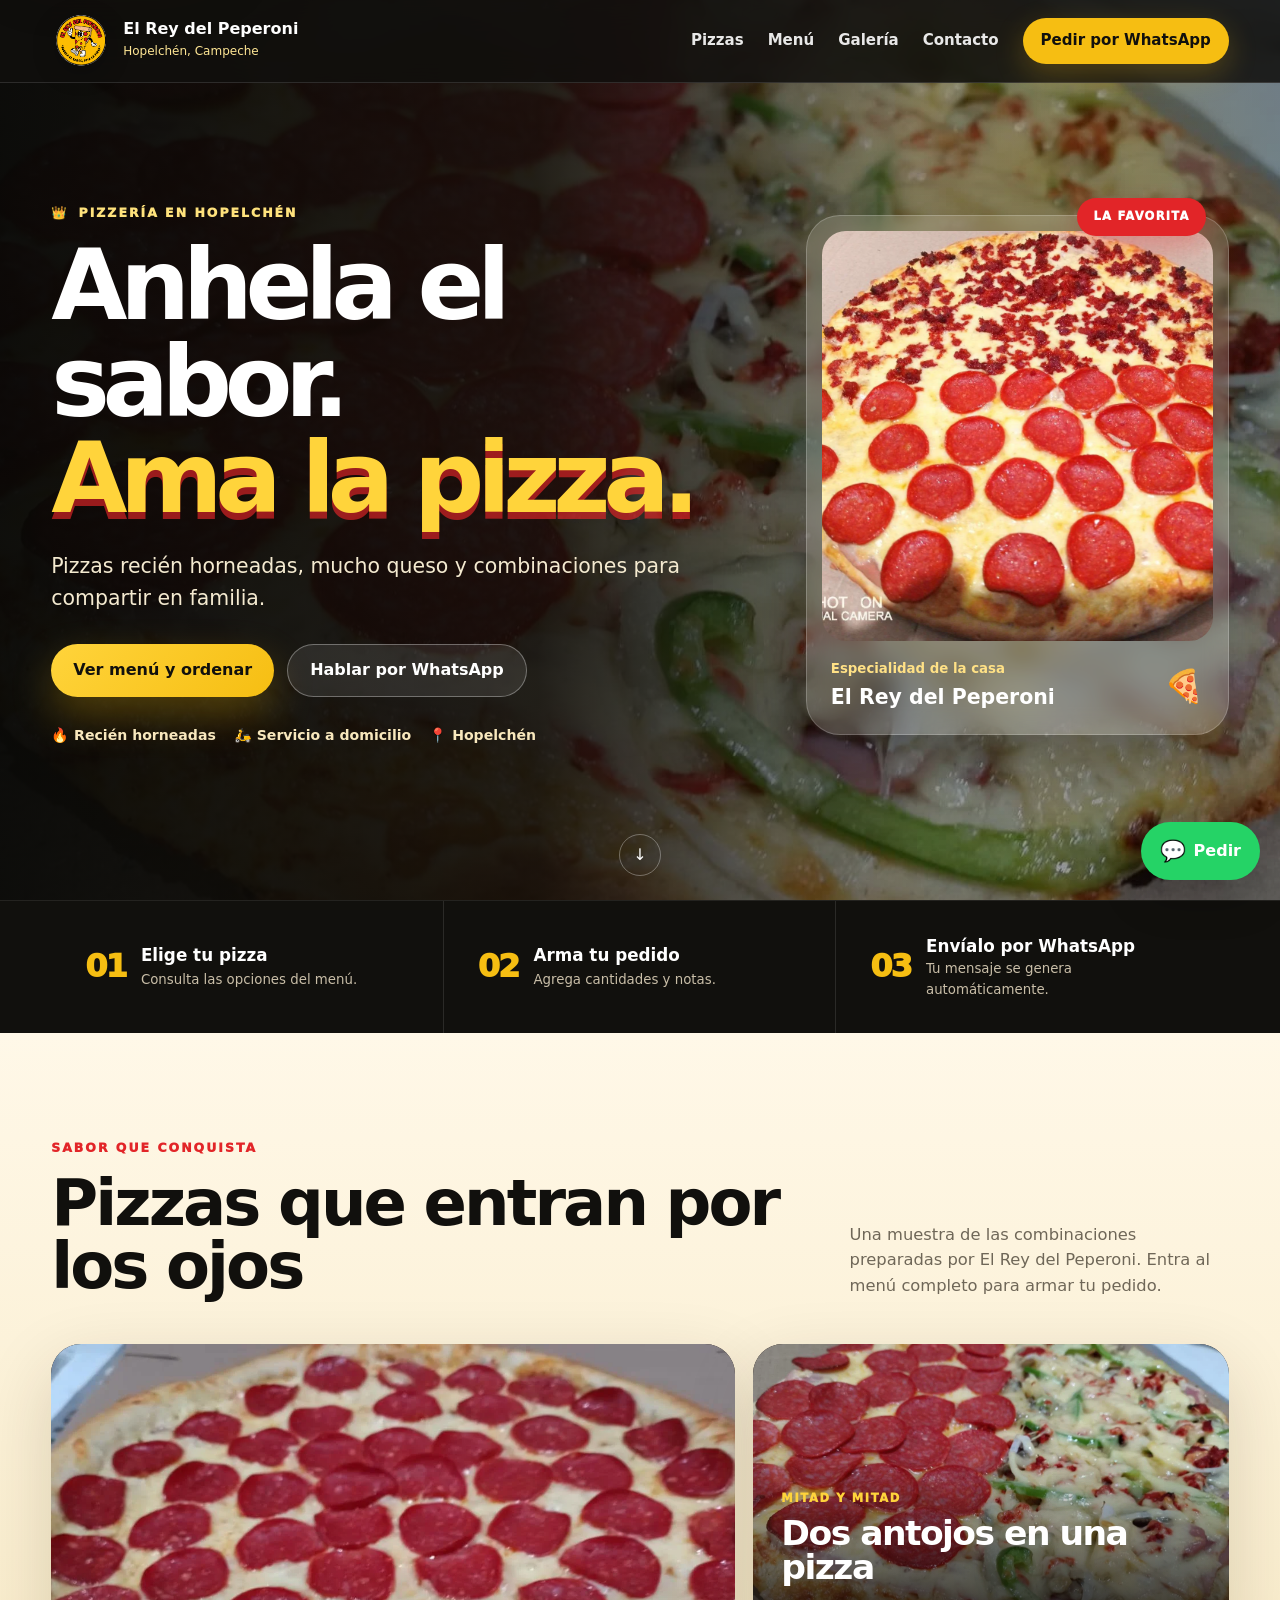
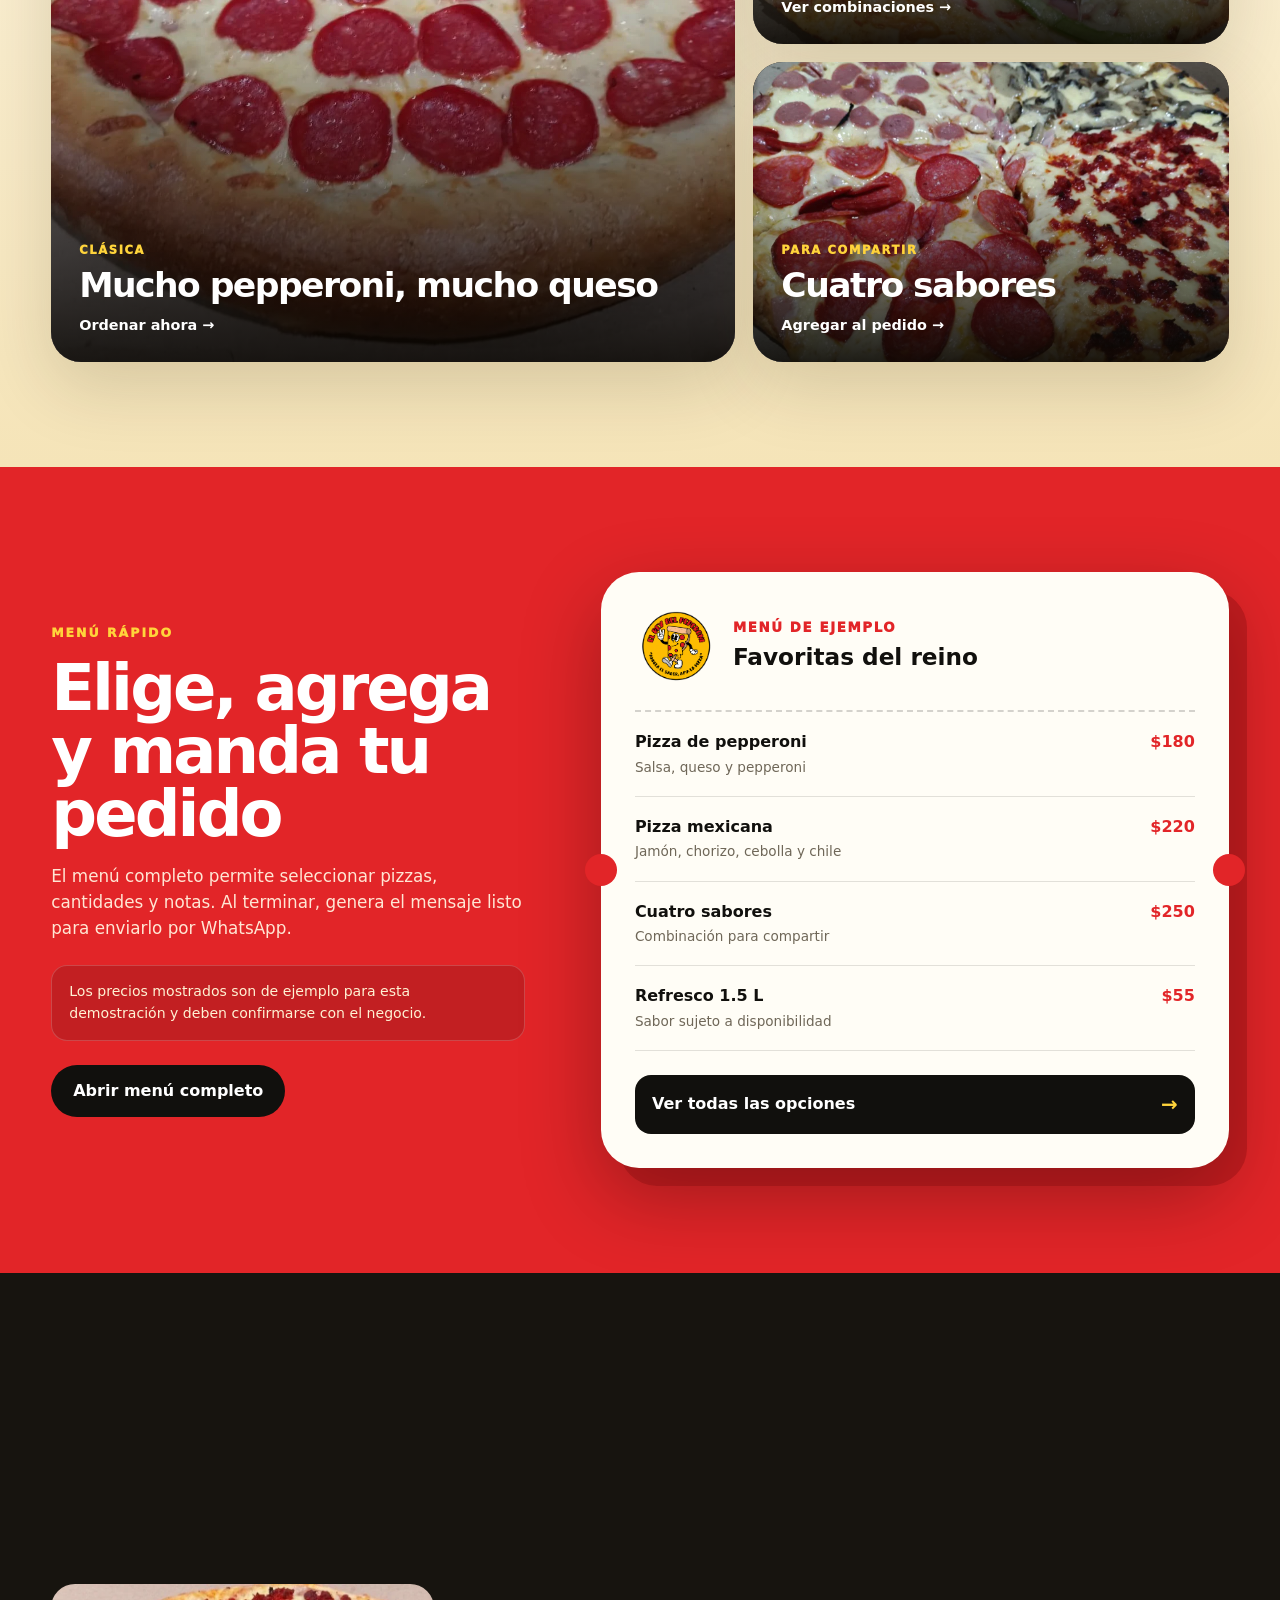
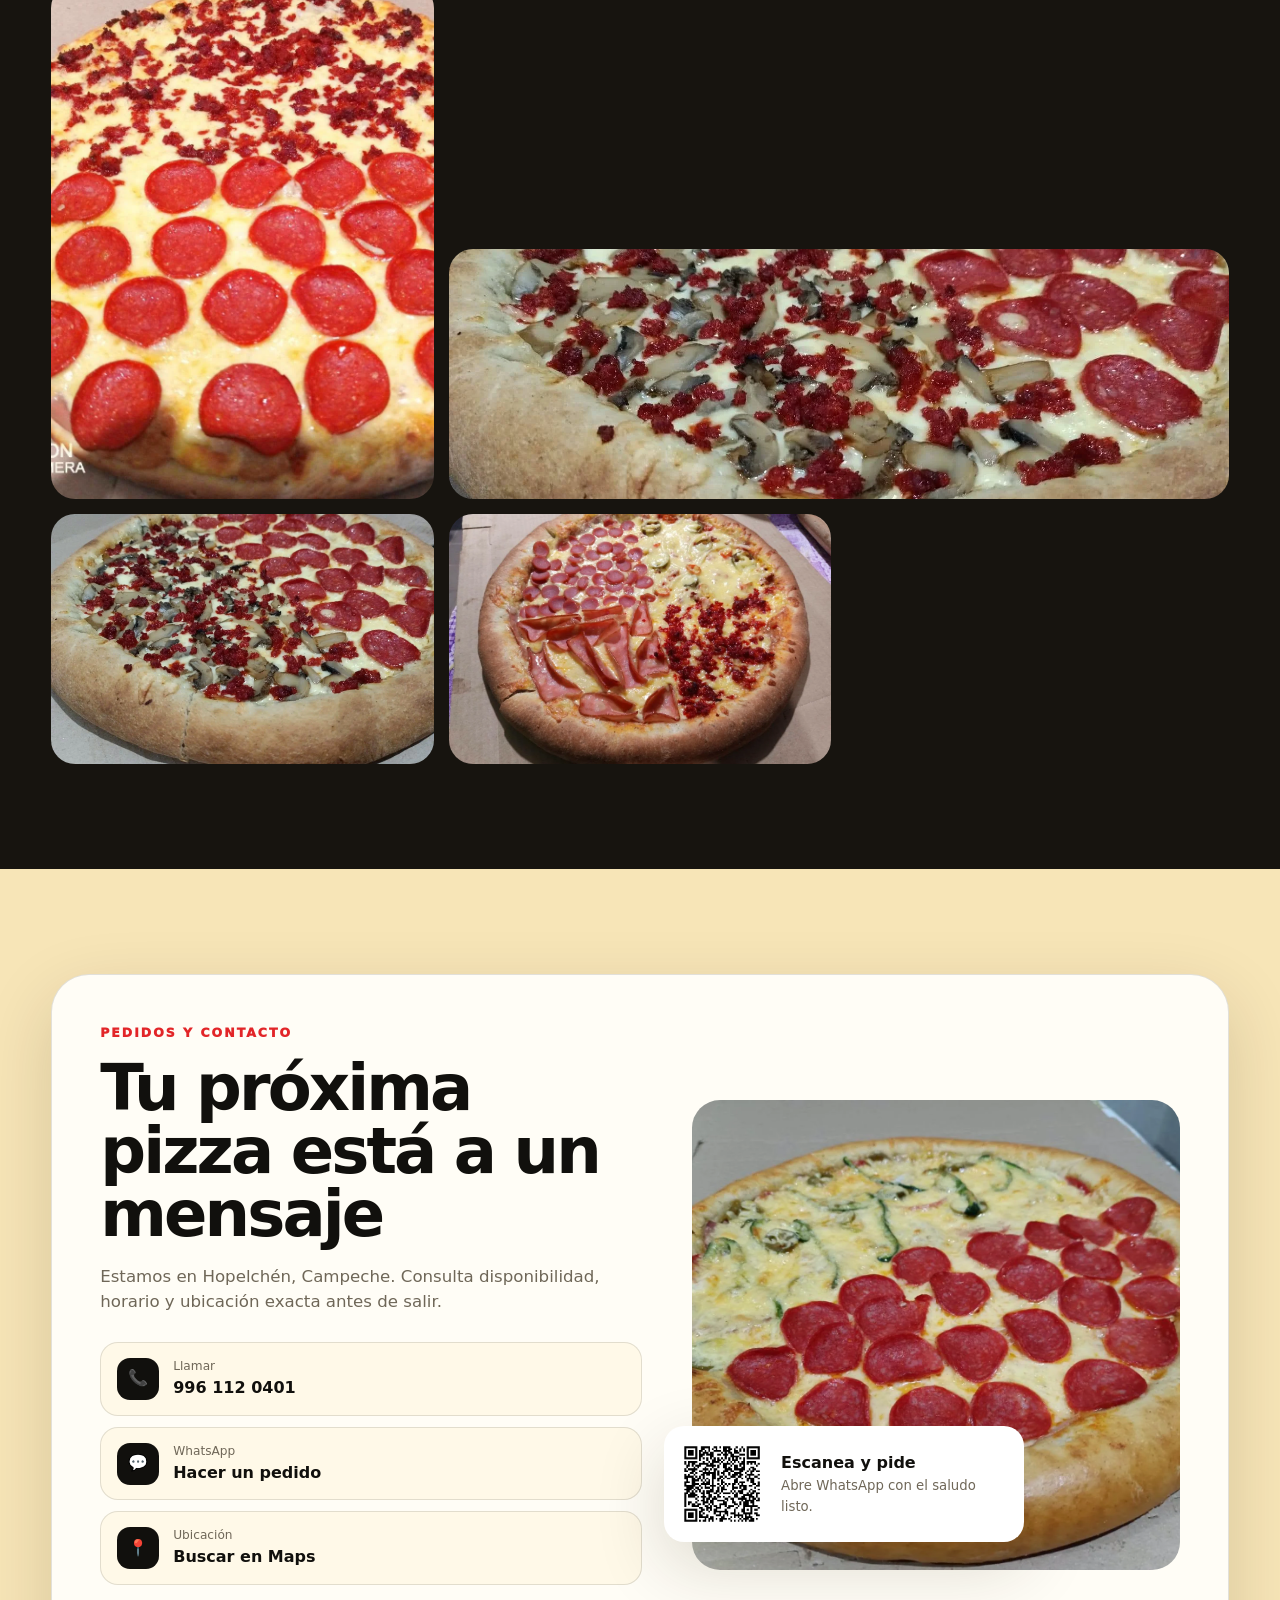
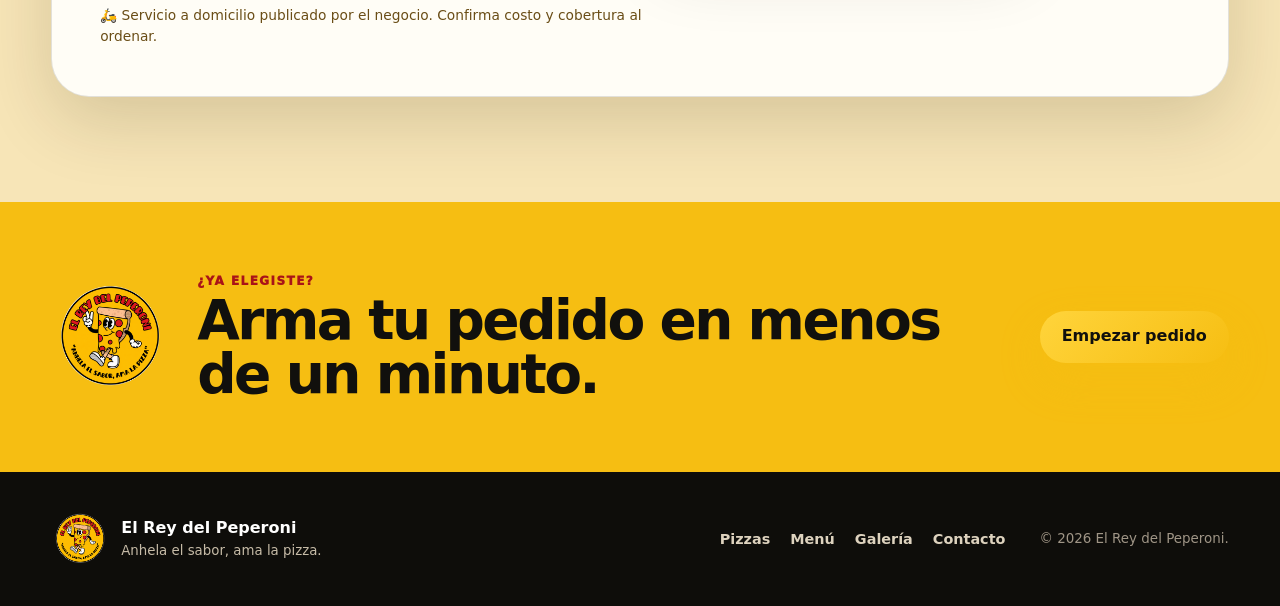
==== index.html @ 26ed9fd7 "Add files via upload" ====
<!doctype html>
<html lang="es">
<head>
  <meta charset="utf-8">
  <meta name="viewport" content="width=device-width, initial-scale=1">
  <meta name="color-scheme" content="light only">
  <title>El Rey del Peperoni | Pizzas en Hopelchén</title>
  <meta name="description" content="El Rey del Peperoni en Hopelchén, Campeche. Pizzas recién horneadas, combinaciones para compartir y pedidos por WhatsApp.">
  <meta property="og:title" content="El Rey del Peperoni | Pizzas y pedidos">
  <meta property="og:description" content="Consulta pizzas, galería, contacto y pedidos por WhatsApp.">
  <meta property="og:image" content="assets/img/og-el-rey-del-peperoni.jpg">
  <meta name="theme-color" content="#efb512">
  <link rel="icon" href="assets/img/favicon.png" type="image/png">
  <link rel="stylesheet" href="assets/css/styles.css">
</head>
<body>
  <a class="skip-link" href="#contenido">Saltar al contenido</a>

  <header class="topbar" id="inicio">
    <div class="container nav">
      <a class="brand" href="#inicio" aria-label="El Rey del Peperoni, inicio">
        <img class="brand-logo" src="assets/img/logo-el-rey-del-peperoni.png" alt="">
        <span class="brand-copy"><strong>El Rey del Peperoni</strong><small>Hopelchén, Campeche</small></span>
      </a>
      <button class="nav-toggle" id="navToggle" type="button" aria-controls="navMenu" aria-expanded="false" aria-label="Abrir menú">☰</button>
      <nav class="nav-menu" id="navMenu" aria-label="Navegación principal">
        <a href="#pizzas">Pizzas</a>
        <a href="#menu">Menú</a>
        <a href="#galeria">Galería</a>
        <a href="#contacto">Contacto</a>
        <a class="mini-cta" href="https://wa.me/529961120401?text=Hola%2C%20quiero%20hacer%20un%20pedido%20en%20El%20Rey%20del%20Peperoni" target="_blank" rel="noopener">Pedir por WhatsApp</a>
      </nav>
    </div>
  </header>

  <main id="contenido">
    <section class="hero" aria-labelledby="hero-title">
      <div class="hero-media" aria-hidden="true"></div>
      <div class="hero-overlay" aria-hidden="true"></div>
      <div class="container hero-grid">
        <div class="hero-copy reveal">
          <p class="kicker"><span>👑</span> Pizzería en Hopelchén</p>
          <h1 id="hero-title">Anhela el sabor.<br><em>Ama la pizza.</em></h1>
          <p class="hero-lead">Pizzas recién horneadas, mucho queso y combinaciones para compartir en familia.</p>
          <div class="hero-actions">
            <a class="btn btn-primary" href="menu-completo.html">Ver menú y ordenar</a>
            <a class="btn btn-ghost" href="https://wa.me/529961120401?text=Hola%2C%20quiero%20informaci%C3%B3n%20del%20men%C3%BA%20de%20El%20Rey%20del%20Peperoni" target="_blank" rel="noopener">Hablar por WhatsApp</a>
          </div>
          <div class="hero-points" aria-label="Características">
            <span>🔥 Recién horneadas</span>
            <span>🛵 Servicio a domicilio</span>
            <span>📍 Hopelchén</span>
          </div>
        </div>

        <aside class="hero-showcase reveal" aria-label="Pizza destacada">
          <div class="crown-badge">LA FAVORITA</div>
          <img src="assets/img/pizza-rey-peperoni-chorizo.webp" alt="Pizza de pepperoni y chorizo de El Rey del Peperoni">
          <div class="showcase-body">
            <div>
              <small>Especialidad de la casa</small>
              <strong>El Rey del Peperoni</strong>
            </div>
            <span class="showcase-icon">🍕</span>
          </div>
        </aside>
      </div>
      <a class="scroll-cue" href="#pizzas" aria-label="Bajar a pizzas destacadas">↓</a>
    </section>

    <section class="trust-strip" aria-label="Información rápida">
      <div class="container trust-grid">
        <div><span>01</span><strong>Elige tu pizza</strong><small>Consulta las opciones del menú.</small></div>
        <div><span>02</span><strong>Arma tu pedido</strong><small>Agrega cantidades y notas.</small></div>
        <div><span>03</span><strong>Envíalo por WhatsApp</strong><small>Tu mensaje se genera automáticamente.</small></div>
      </div>
    </section>

    <section class="section featured" id="pizzas">
      <div class="container">
        <div class="section-heading reveal">
          <div>
            <p class="section-kicker">Sabor que conquista</p>
            <h2>Pizzas que entran por los ojos</h2>
          </div>
          <p>Una muestra de las combinaciones preparadas por El Rey del Peperoni. Entra al menú completo para armar tu pedido.</p>
        </div>

        <div class="pizza-mosaic">
          <article class="pizza-card pizza-card-large reveal">
            <img src="assets/img/pizza-peperoni-clasica.webp" alt="Pizza clásica de pepperoni" loading="lazy">
            <div class="pizza-card-shade"></div>
            <div class="pizza-card-copy"><span>Clásica</span><h3>Mucho pepperoni, mucho queso</h3><a href="menu-completo.html#clasicas">Ordenar ahora →</a></div>
          </article>
          <article class="pizza-card reveal">
            <img src="assets/img/pizza-mitad-mexicana-peperoni.webp" alt="Pizza mitad pepperoni y mitad mexicana" loading="lazy">
            <div class="pizza-card-shade"></div>
            <div class="pizza-card-copy"><span>Mitad y mitad</span><h3>Dos antojos en una pizza</h3><a href="menu-completo.html#combinaciones">Ver combinaciones →</a></div>
          </article>
          <article class="pizza-card reveal">
            <img src="assets/img/pizza-cuatro-sabores.webp" alt="Pizza de cuatro sabores" loading="lazy">
            <div class="pizza-card-shade"></div>
            <div class="pizza-card-copy"><span>Para compartir</span><h3>Cuatro sabores</h3><a href="menu-completo.html#especialidades">Agregar al pedido →</a></div>
          </article>
        </div>
      </div>
    </section>

    <section class="section menu-preview" id="menu">
      <div class="container menu-preview-grid">
        <div class="menu-preview-copy reveal">
          <p class="section-kicker">Menú rápido</p>
          <h2>Elige, agrega y manda tu pedido</h2>
          <p>El menú completo permite seleccionar pizzas, cantidades y notas. Al terminar, genera el mensaje listo para enviarlo por WhatsApp.</p>
          <div class="sample-note">Los precios mostrados son de ejemplo para esta demostración y deben confirmarse con el negocio.</div>
          <a class="btn btn-dark" href="menu-completo.html">Abrir menú completo</a>
        </div>
        <div class="menu-ticket reveal" aria-label="Vista previa del menú">
          <div class="ticket-top">
            <img src="assets/img/logo-el-rey-del-peperoni.png" alt="">
            <div><small>MENÚ DE EJEMPLO</small><strong>Favoritas del reino</strong></div>
          </div>
          <div class="ticket-line"><div><b>Pizza de pepperoni</b><span>Salsa, queso y pepperoni</span></div><strong>$180</strong></div>
          <div class="ticket-line"><div><b>Pizza mexicana</b><span>Jamón, chorizo, cebolla y chile</span></div><strong>$220</strong></div>
          <div class="ticket-line"><div><b>Cuatro sabores</b><span>Combinación para compartir</span></div><strong>$250</strong></div>
          <div class="ticket-line"><div><b>Refresco 1.5 L</b><span>Sabor sujeto a disponibilidad</span></div><strong>$55</strong></div>
          <a href="menu-completo.html" class="ticket-button">Ver todas las opciones <span>→</span></a>
        </div>
      </div>
    </section>

    <section class="section gallery-section" id="galeria">
      <div class="container">
        <div class="section-heading reveal">
          <div><p class="section-kicker">Galería real</p><h2>Así se ven nuestras pizzas</h2></div>
          <p>Pulsa cualquier fotografía para verla completa.</p>
        </div>
        <div class="gallery-grid">
          <button class="gallery-item gallery-tall reveal" data-full="assets/img/pizza-rey-peperoni-chorizo.webp" aria-label="Ampliar pizza de pepperoni y chorizo"><img src="assets/img/pizza-rey-peperoni-chorizo.webp" alt="Pizza de pepperoni y chorizo" loading="lazy"></button>
          <button class="gallery-item reveal" data-full="assets/img/pizza-mitad-vegetales-peperoni.webp" aria-label="Ampliar pizza mitad vegetales y pepperoni"><img src="assets/img/pizza-mitad-vegetales-peperoni.webp" alt="Pizza mitad vegetales y pepperoni" loading="lazy"></button>
          <button class="gallery-item reveal" data-full="assets/img/pizza-mitad-especial-peperoni.webp" aria-label="Ampliar pizza combinada"><img src="assets/img/pizza-mitad-especial-peperoni.webp" alt="Pizza combinada con pepperoni" loading="lazy"></button>
          <button class="gallery-item gallery-wide reveal" data-full="assets/img/pizza-champinones-chorizo-peperoni.webp" aria-label="Ampliar pizza de champiñones, chorizo y pepperoni"><img src="assets/img/pizza-champinones-chorizo-peperoni.webp" alt="Pizza de champiñones, chorizo y pepperoni" loading="lazy"></button>
          <button class="gallery-item reveal" data-full="assets/img/pizza-mitad-champinones-peperoni.webp" aria-label="Ampliar pizza mitad champiñones y mitad pepperoni"><img src="assets/img/pizza-mitad-champinones-peperoni.webp" alt="Pizza mitad champiñones y pepperoni" loading="lazy"></button>
          <button class="gallery-item reveal" data-full="assets/img/pizza-especial-cuatro-ingredientes.webp" aria-label="Ampliar pizza de cuatro ingredientes"><img src="assets/img/pizza-especial-cuatro-ingredientes.webp" alt="Pizza de cuatro ingredientes" loading="lazy"></button>
        </div>
      </div>
    </section>

    <section class="section contact-section" id="contacto">
      <div class="container contact-card reveal">
        <div class="contact-copy">
          <p class="section-kicker">Pedidos y contacto</p>
          <h2>Tu próxima pizza está a un mensaje</h2>
          <p>Estamos en Hopelchén, Campeche. Consulta disponibilidad, horario y ubicación exacta antes de salir.</p>
          <div class="contact-links">
            <a href="tel:+529961120401"><span>📞</span><div><small>Llamar</small><strong>996 112 0401</strong></div></a>
            <a href="https://wa.me/529961120401?text=Hola%2C%20quiero%20hacer%20un%20pedido%20en%20El%20Rey%20del%20Peperoni" target="_blank" rel="noopener"><span>💬</span><div><small>WhatsApp</small><strong>Hacer un pedido</strong></div></a>
            <a href="https://www.google.com/maps/search/?api=1&query=El%20Rey%20del%20Peperoni%20Hopelch%C3%A9n%20Campeche" target="_blank" rel="noopener"><span>📍</span><div><small>Ubicación</small><strong>Buscar en Maps</strong></div></a>
          </div>
          <p class="delivery-note">🛵 Servicio a domicilio publicado por el negocio. Confirma costo y cobertura al ordenar.</p>
        </div>
        <div class="contact-visual">
          <div class="qr-card">
            <img src="assets/img/qr-whatsapp.png" alt="Código QR para abrir WhatsApp de El Rey del Peperoni">
            <div><strong>Escanea y pide</strong><span>Abre WhatsApp con el saludo listo.</span></div>
          </div>
          <img class="contact-pizza" src="assets/img/pizza-mitad-vegetales-peperoni.webp" alt="Pizza de El Rey del Peperoni" loading="lazy">
        </div>
      </div>
    </section>

    <section class="final-cta">
      <div class="container final-cta-inner reveal">
        <img src="assets/img/logo-el-rey-del-peperoni.png" alt="" aria-hidden="true">
        <div><p>¿Ya elegiste?</p><h2>Arma tu pedido en menos de un minuto.</h2></div>
        <a class="btn btn-primary" href="menu-completo.html">Empezar pedido</a>
      </div>
    </section>
  </main>

  <footer class="footer">
    <div class="container footer-grid">
      <a class="footer-brand" href="#inicio"><img src="assets/img/logo-el-rey-del-peperoni.png" alt=""><span><strong>El Rey del Peperoni</strong><small>Anhela el sabor, ama la pizza.</small></span></a>
      <div class="footer-links"><a href="#pizzas">Pizzas</a><a href="menu-completo.html">Menú</a><a href="#galeria">Galería</a><a href="#contacto">Contacto</a></div>
      <p>© <span id="year"></span> El Rey del Peperoni.</p>
    </div>
  </footer>

  <a class="floating-whatsapp" href="https://wa.me/529961120401?text=Hola%2C%20quiero%20hacer%20un%20pedido%20en%20El%20Rey%20del%20Peperoni" target="_blank" rel="noopener" aria-label="Pedir por WhatsApp"><span>💬</span><b>Pedir</b></a>

  <div class="lightbox" id="lightbox" aria-hidden="true">
    <button id="closeLightbox" type="button" aria-label="Cerrar imagen">×</button>
    <img id="lightboxImg" src="" alt="Pizza ampliada">
  </div>

  <script src="assets/js/main.js"></script>
</body>
</html>
---- assets/css/styles.css ----
:root {
  --yellow: #f6be12;
  --yellow-bright: #ffd43b;
  --red: #e22528;
  --red-dark: #a91318;
  --black: #11100d;
  --black-soft: #211d16;
  --cream: #fff7df;
  --paper: #fffdf6;
  --white: #ffffff;
  --muted: #6f6758;
  --line: rgba(17, 16, 13, 0.12);
  --green: #25d366;
  --shadow: 0 24px 70px rgba(43, 29, 5, 0.16);
  --shadow-dark: 0 28px 80px rgba(0, 0, 0, 0.3);
  --radius-xl: 38px;
  --radius-lg: 28px;
  --radius-md: 20px;
  --container: 1180px;
}

* { box-sizing: border-box; }
html { scroll-behavior: smooth; scroll-padding-top: 92px; }
body {
  margin: 0;
  color: var(--black);
  background: var(--cream);
  font-family: Inter, ui-sans-serif, system-ui, -apple-system, BlinkMacSystemFont, "Segoe UI", sans-serif;
  line-height: 1.55;
  overflow-x: hidden;
}
body.menu-page { background: #fffaf0; }
img { display: block; max-width: 100%; }
a { color: inherit; text-decoration: none; }
button, input, textarea { font: inherit; }
button { color: inherit; }
.container { width: min(var(--container), 92%); margin-inline: auto; }

.skip-link {
  position: fixed;
  left: 14px;
  top: -100px;
  z-index: 1000;
  background: var(--white);
  padding: 12px 18px;
  border-radius: 12px;
  font-weight: 800;
  box-shadow: var(--shadow);
}
.skip-link:focus { top: 14px; }

/* Header */
.topbar {
  position: fixed;
  inset: 0 0 auto;
  z-index: 100;
  background: rgba(17, 16, 13, 0.86);
  border-bottom: 1px solid rgba(255, 255, 255, 0.12);
  backdrop-filter: blur(18px);
  -webkit-backdrop-filter: blur(18px);
}
.nav {
  min-height: 82px;
  display: flex;
  align-items: center;
  justify-content: space-between;
  gap: 28px;
}
.brand {
  display: inline-flex;
  align-items: center;
  gap: 12px;
  color: var(--white);
  min-width: 0;
}
.brand-logo {
  width: 60px;
  height: 60px;
  object-fit: contain;
  filter: drop-shadow(0 7px 12px rgba(0, 0, 0, 0.22));
  flex: 0 0 auto;
}
.brand-copy { min-width: 0; }
.brand-copy strong {
  display: block;
  font-size: 1rem;
  line-height: 1.05;
  white-space: nowrap;
}
.brand-copy small {
  display: block;
  color: #ffe795;
  font-size: 0.75rem;
  margin-top: 4px;
}
.nav-menu {
  display: flex;
  align-items: center;
  gap: 24px;
  color: var(--white);
  font-weight: 800;
  font-size: 0.94rem;
}
.nav-menu > a:not(.mini-cta) { opacity: 0.9; }
.nav-menu > a:not(.mini-cta):hover { color: var(--yellow-bright); opacity: 1; }
.mini-cta {
  padding: 11px 18px;
  border-radius: 999px;
  background: var(--yellow);
  color: var(--black) !important;
  box-shadow: 0 10px 30px rgba(246, 190, 18, 0.24);
}
.mini-cta:hover { background: var(--yellow-bright); transform: translateY(-1px); }
.nav-toggle {
  display: none;
  width: 46px;
  height: 46px;
  place-items: center;
  border: 1px solid rgba(255, 255, 255, 0.22);
  border-radius: 14px;
  background: rgba(255, 255, 255, 0.08);
  color: var(--white);
  font-size: 1.35rem;
  cursor: pointer;
}

/* Shared typography / buttons */
h1, h2, h3, p { margin-top: 0; }
h1, h2, h3 {
  line-height: 0.98;
  letter-spacing: -0.045em;
}
h2 { font-size: clamp(2.3rem, 5vw, 4.6rem); margin-bottom: 18px; }
h3 { font-size: 1.4rem; }
.kicker, .section-kicker {
  margin: 0 0 15px;
  color: var(--red);
  font-size: 0.78rem;
  font-weight: 950;
  letter-spacing: 0.16em;
  text-transform: uppercase;
}
.kicker span { letter-spacing: 0; margin-right: 5px; }
.btn {
  display: inline-flex;
  align-items: center;
  justify-content: center;
  gap: 10px;
  min-height: 52px;
  padding: 13px 22px;
  border: 0;
  border-radius: 999px;
  font-weight: 900;
  cursor: pointer;
  transition: transform 0.2s ease, box-shadow 0.2s ease, background 0.2s ease;
}
.btn:hover { transform: translateY(-2px); }
.btn-primary {
  color: var(--black);
  background: linear-gradient(135deg, var(--yellow-bright), var(--yellow));
  box-shadow: 0 18px 42px rgba(246, 190, 18, 0.28);
}
.btn-primary:hover { box-shadow: 0 22px 52px rgba(246, 190, 18, 0.38); }
.btn-ghost {
  color: var(--white);
  border: 1px solid rgba(255, 255, 255, 0.32);
  background: rgba(255, 255, 255, 0.09);
}
.btn-dark { background: var(--black); color: var(--white); }

/* Home hero */
.hero {
  position: relative;
  min-height: 100svh;
  display: flex;
  align-items: center;
  overflow: hidden;
  background: var(--black);
}
.hero-media {
  position: absolute;
  inset: 0;
  background: url('../img/pizza-mitad-mexicana-peperoni.webp') center 56% / cover no-repeat;
  transform: scale(1.025);
}
.hero-overlay {
  position: absolute;
  inset: 0;
  background:
    linear-gradient(90deg, rgba(7, 7, 5, 0.96) 0%, rgba(15, 12, 7, 0.9) 42%, rgba(15, 11, 5, 0.38) 72%, rgba(0, 0, 0, 0.4) 100%),
    radial-gradient(circle at 82% 20%, rgba(246, 190, 18, 0.3), transparent 26%);
}
.hero-grid {
  position: relative;
  z-index: 2;
  display: grid;
  grid-template-columns: minmax(0, 1.06fr) minmax(340px, 0.64fr);
  align-items: center;
  gap: 54px;
  padding: 130px 0 80px;
  color: var(--white);
}
.hero-copy { max-width: 760px; }
.hero-copy .kicker { color: #ffe27c; }
.hero h1 {
  margin: 0 0 24px;
  font-size: clamp(3.7rem, 7.7vw, 7.6rem);
  letter-spacing: -0.075em;
}
.hero h1 em {
  color: var(--yellow-bright);
  font-style: normal;
  text-shadow: 0 7px 0 rgba(226, 37, 40, 0.66);
}
.hero-lead {
  max-width: 690px;
  color: #f4ead0;
  font-size: clamp(1.05rem, 1.7vw, 1.28rem);
  margin-bottom: 30px;
}
.hero-actions { display: flex; flex-wrap: wrap; gap: 13px; }
.hero-points {
  display: flex;
  flex-wrap: wrap;
  gap: 18px;
  margin-top: 28px;
  color: #f8e8bd;
  font-size: 0.88rem;
  font-weight: 800;
}
.hero-showcase {
  position: relative;
  align-self: center;
  background: rgba(255, 255, 255, 0.12);
  border: 1px solid rgba(255, 255, 255, 0.2);
  border-radius: 34px;
  padding: 15px;
  box-shadow: var(--shadow-dark);
  backdrop-filter: blur(12px);
  transform: rotate(1.5deg);
}
.hero-showcase > img {
  width: 100%;
  height: 410px;
  object-fit: cover;
  border-radius: 24px;
}
.crown-badge {
  position: absolute;
  top: -18px;
  right: 22px;
  z-index: 2;
  padding: 10px 16px;
  border-radius: 999px;
  background: var(--red);
  color: var(--white);
  font-size: 0.72rem;
  font-weight: 950;
  letter-spacing: 0.11em;
  box-shadow: 0 12px 28px rgba(226, 37, 40, 0.34);
}
.showcase-body {
  display: flex;
  justify-content: space-between;
  align-items: center;
  gap: 20px;
  padding: 18px 9px 5px;
}
.showcase-body small { display: block; color: #ffe186; font-weight: 800; }
.showcase-body strong { display: block; margin-top: 2px; font-size: 1.28rem; }
.showcase-icon { font-size: 2rem; }
.scroll-cue {
  position: absolute;
  z-index: 3;
  bottom: 24px;
  left: 50%;
  width: 42px;
  height: 42px;
  display: grid;
  place-items: center;
  transform: translateX(-50%);
  border: 1px solid rgba(255, 255, 255, 0.32);
  border-radius: 50%;
  color: var(--white);
  animation: floatDown 1.7s ease-in-out infinite;
}
@keyframes floatDown { 50% { transform: translate(-50%, 7px); } }

.trust-strip { background: var(--black); color: var(--white); border-top: 1px solid rgba(255,255,255,.08); }
.trust-grid { display: grid; grid-template-columns: repeat(3, 1fr); }
.trust-grid > div {
  min-height: 132px;
  display: grid;
  grid-template-columns: auto 1fr;
  align-content: center;
  column-gap: 15px;
  padding: 27px 34px;
  border-right: 1px solid rgba(255,255,255,.11);
}
.trust-grid > div:last-child { border-right: 0; }
.trust-grid span {
  grid-row: span 2;
  align-self: center;
  color: var(--yellow);
  font-size: 2rem;
  font-weight: 950;
  letter-spacing: -0.06em;
}
.trust-grid strong { font-size: 1.05rem; }
.trust-grid small { color: #c9bea8; }

.section { padding: 105px 0; }
.section-heading {
  display: grid;
  grid-template-columns: minmax(0, 1fr) minmax(260px, 0.5fr);
  align-items: end;
  gap: 40px;
  margin-bottom: 46px;
}
.section-heading h2 { margin-bottom: 0; }
.section-heading > p { margin: 0; color: var(--muted); font-size: 1.02rem; }

.featured { background: linear-gradient(180deg, #fff8e8, #f5e4b8); }
.pizza-mosaic {
  display: grid;
  grid-template-columns: 1.18fr 0.82fr;
  grid-template-rows: repeat(2, 300px);
  gap: 18px;
}
.pizza-card {
  position: relative;
  min-height: 250px;
  border-radius: 30px;
  overflow: hidden;
  box-shadow: var(--shadow);
  background: #20150c;
}
.pizza-card-large { grid-row: span 2; }
.pizza-card img { width: 100%; height: 100%; object-fit: cover; transition: transform .45s ease; }
.pizza-card:hover img { transform: scale(1.05); }
.pizza-card-shade { position: absolute; inset: 0; background: linear-gradient(0deg, rgba(10,7,3,.9), transparent 64%); }
.pizza-card-copy { position: absolute; z-index: 2; left: 28px; right: 28px; bottom: 24px; color: var(--white); }
.pizza-card-copy span { color: var(--yellow-bright); font-size: .72rem; font-weight: 950; letter-spacing: .14em; text-transform: uppercase; }
.pizza-card-copy h3 { margin: 7px 0 10px; font-size: clamp(1.5rem, 2.7vw, 2.5rem); }
.pizza-card-copy a { font-size: .9rem; font-weight: 900; }
.pizza-card-copy a:hover { color: var(--yellow-bright); }

.menu-preview { background: var(--red); color: var(--white); overflow: hidden; }
.menu-preview-grid { display: grid; grid-template-columns: .86fr 1.14fr; gap: 76px; align-items: center; }
.menu-preview-copy .section-kicker { color: var(--yellow-bright); }
.menu-preview-copy p:not(.section-kicker) { color: #ffe6d4; font-size: 1.05rem; }
.sample-note {
  margin: 24px 0;
  padding: 15px 17px;
  border: 1px solid rgba(255,255,255,.18);
  border-radius: 16px;
  background: rgba(0,0,0,.14);
  color: #fff2d4;
  font-size: .88rem;
}
.menu-ticket {
  position: relative;
  background: var(--paper);
  color: var(--black);
  border-radius: var(--radius-xl);
  padding: 34px;
  box-shadow: 18px 18px 0 rgba(117, 7, 10, .3), var(--shadow-dark);
  transform: rotate(-1deg);
}
.menu-ticket::before, .menu-ticket::after {
  content: '';
  position: absolute;
  top: 50%;
  width: 32px;
  height: 32px;
  border-radius: 50%;
  background: var(--red);
  transform: translateY(-50%);
}
.menu-ticket::before { left: -16px; }
.menu-ticket::after { right: -16px; }
.ticket-top { display: flex; align-items: center; gap: 16px; padding-bottom: 22px; border-bottom: 2px dashed rgba(17,16,13,.18); }
.ticket-top img { width: 82px; height: 82px; object-fit: contain; }
.ticket-top small { display: block; color: var(--red); font-weight: 950; letter-spacing: .12em; }
.ticket-top strong { display: block; font-size: 1.45rem; }
.ticket-line { display: flex; justify-content: space-between; gap: 20px; padding: 18px 0; border-bottom: 1px solid var(--line); }
.ticket-line b, .ticket-line span { display: block; }
.ticket-line span { color: var(--muted); font-size: .85rem; margin-top: 2px; }
.ticket-line > strong { color: var(--red); white-space: nowrap; }
.ticket-button { display: flex; justify-content: space-between; align-items: center; margin-top: 24px; padding: 14px 17px; border-radius: 16px; background: var(--black); color: var(--white); font-weight: 900; }
.ticket-button span { color: var(--yellow-bright); font-size: 1.25rem; }

.gallery-section { background: #17140f; color: var(--white); }
.gallery-section .section-kicker { color: var(--yellow); }
.gallery-section .section-heading > p { color: #c9c0af; }
.gallery-grid {
  display: grid;
  grid-template-columns: repeat(3, 1fr);
  grid-auto-rows: 250px;
  gap: 15px;
}
.gallery-item {
  position: relative;
  border: 0;
  padding: 0;
  border-radius: 24px;
  overflow: hidden;
  background: #0b0a08;
  cursor: zoom-in;
}
.gallery-item::after { content: '＋'; position: absolute; right: 15px; top: 15px; width: 38px; height: 38px; display: grid; place-items: center; border-radius: 50%; background: rgba(17,16,13,.7); color: var(--white); font-size: 1.2rem; opacity: 0; transform: scale(.8); transition: .25s ease; }
.gallery-item:hover::after { opacity: 1; transform: scale(1); }
.gallery-item img { width: 100%; height: 100%; object-fit: cover; transition: transform .35s ease, opacity .35s ease; }
.gallery-item:hover img { transform: scale(1.05); opacity: .82; }
.gallery-tall { grid-row: span 2; }
.gallery-wide { grid-column: span 2; }

.contact-section { background: #f7e5b7; }
.contact-card {
  display: grid;
  grid-template-columns: 1fr .9fr;
  gap: 50px;
  align-items: center;
  background: var(--paper);
  border: 1px solid var(--line);
  border-radius: var(--radius-xl);
  padding: 48px;
  box-shadow: var(--shadow);
}
.contact-copy > p:not(.section-kicker):not(.delivery-note) { color: var(--muted); font-size: 1.04rem; }
.contact-links { display: grid; gap: 11px; margin-top: 27px; }
.contact-links a { display: flex; align-items: center; gap: 14px; padding: 14px 16px; border: 1px solid var(--line); border-radius: 18px; background: #fff9e8; transition: transform .2s ease, border-color .2s ease; }
.contact-links a:hover { transform: translateX(5px); border-color: rgba(226,37,40,.35); }
.contact-links a > span { width: 42px; height: 42px; display: grid; place-items: center; border-radius: 13px; background: var(--black); color: var(--white); }
.contact-links small, .contact-links strong { display: block; }
.contact-links small { color: var(--muted); font-size: .76rem; }
.delivery-note { margin: 20px 0 0; color: #6a4d16; font-size: .86rem; }
.contact-visual { position: relative; min-height: 470px; }
.contact-pizza { width: 100%; height: 470px; object-fit: cover; border-radius: 28px; }
.qr-card { position: absolute; z-index: 2; left: -28px; bottom: 28px; width: min(360px, 88%); display: flex; align-items: center; gap: 14px; padding: 13px; border-radius: 20px; background: var(--white); box-shadow: var(--shadow); }
.qr-card img { width: 90px; height: 90px; border-radius: 12px; }
.qr-card strong, .qr-card span { display: block; }
.qr-card span { color: var(--muted); font-size: .83rem; }

.final-cta { padding: 70px 0; background: var(--yellow); }
.final-cta-inner { display: grid; grid-template-columns: auto 1fr auto; align-items: center; gap: 28px; }
.final-cta-inner img { width: 118px; height: 118px; object-fit: contain; }
.final-cta-inner p { margin: 0; color: var(--red-dark); font-weight: 950; text-transform: uppercase; letter-spacing: .12em; font-size: .75rem; }
.final-cta-inner h2 { margin: 4px 0 0; font-size: clamp(2rem, 4.3vw, 4rem); }

.footer { background: #0e0d0a; color: var(--white); padding: 38px 0; }
.footer-grid { display: grid; grid-template-columns: 1fr auto auto; gap: 34px; align-items: center; }
.footer-brand { display: inline-flex; align-items: center; gap: 12px; }
.footer-brand img { width: 58px; height: 58px; object-fit: contain; }
.footer-brand strong, .footer-brand small { display: block; }
.footer-brand small { color: #c6bba7; }
.footer-links { display: flex; gap: 20px; flex-wrap: wrap; color: #ddd2be; font-weight: 700; font-size: .9rem; }
.footer-links a:hover { color: var(--yellow); }
.footer-grid > p { margin: 0; color: #9f9586; font-size: .84rem; }
.floating-whatsapp {
  position: fixed;
  right: 20px;
  bottom: 20px;
  z-index: 80;
  display: inline-flex;
  align-items: center;
  gap: 8px;
  min-height: 58px;
  padding: 0 19px;
  border-radius: 999px;
  background: var(--green);
  color: var(--white);
  box-shadow: 0 18px 40px rgba(0,0,0,.26);
  font-weight: 900;
}
.floating-whatsapp span { font-size: 1.3rem; }

.lightbox { position: fixed; inset: 0; z-index: 500; display: none; align-items: center; justify-content: center; padding: 24px; background: rgba(0,0,0,.92); }
.lightbox.open { display: flex; }
.lightbox img { max-width: min(1180px, 94vw); max-height: 86vh; border-radius: 22px; object-fit: contain; }
.lightbox button { position: absolute; top: 18px; right: 18px; width: 48px; height: 48px; border: 0; border-radius: 50%; background: var(--white); font-size: 1.8rem; cursor: pointer; }

/* Reveal */
.reveal { opacity: 0; transform: translateY(22px); transition: opacity .65s ease, transform .65s ease; }
.reveal.visible { opacity: 1; transform: none; }

/* Menu page */
.full-menu { min-height: 100vh; padding-bottom: 100px; }
.menu-hero { position: relative; min-height: 610px; display: flex; align-items: center; overflow: hidden; background: var(--black); color: var(--white); }
.menu-hero-media { position: absolute; inset: 0; background: url('../img/pizza-especial-cuatro-ingredientes.webp') center/cover no-repeat; }
.menu-hero-shade { position: absolute; inset: 0; background: linear-gradient(90deg, rgba(10,9,6,.96) 0%, rgba(10,9,6,.88) 48%, rgba(10,9,6,.35) 100%); }
.menu-hero-content { position: relative; z-index: 2; padding: 135px 0 76px; }
.back-link { display: inline-flex; margin-bottom: 32px; color: #ffe483; font-weight: 850; }
.back-link:hover { color: var(--white); }
.menu-hero .kicker { color: var(--yellow); }
.menu-hero h1 { max-width: 880px; margin: 0 0 22px; font-size: clamp(3.4rem, 7.2vw, 6.8rem); letter-spacing: -.07em; }
.menu-hero h1 em { font-style: normal; color: var(--yellow-bright); }
.menu-hero-content > p:not(.kicker) { max-width: 700px; color: #e9dfc9; font-size: 1.08rem; }
.hero-cart-trigger { margin-top: 18px; }
.hero-cart-trigger [data-cart-count], .menu-bottom-cta [data-cart-count] { min-width: 27px; height: 27px; display: inline-grid; place-items: center; border-radius: 50%; background: var(--black); color: var(--white); font-size: .78rem; }

.sample-prices-banner { background: #fff1b8; border-bottom: 1px solid rgba(102,72,0,.18); }
.sample-prices-banner .container { min-height: 76px; display: flex; align-items: center; gap: 14px; }
.sample-prices-banner span { font-size: 1.5rem; }
.sample-prices-banner p { margin: 0; color: #644b0c; font-size: .9rem; }

.quick-nav-wrap { position: sticky; top: 82px; z-index: 70; background: rgba(255,253,246,.94); border-bottom: 1px solid var(--line); backdrop-filter: blur(14px); }
.quick-nav { display: flex; gap: 9px; padding: 13px 0; overflow-x: auto; scrollbar-width: none; }
.quick-nav::-webkit-scrollbar { display: none; }
.quick-nav a { flex: 0 0 auto; padding: 9px 14px; border-radius: 999px; background: #f7eed5; color: #48391c; font-weight: 850; font-size: .82rem; }
.quick-nav a:hover { background: var(--yellow); color: var(--black); }

.menu-content { padding-top: 80px; }
.menu-toolbar { display: flex; align-items: end; justify-content: space-between; gap: 30px; margin-bottom: 45px; }
.menu-toolbar h2 { margin: 0; }
.menu-search { width: min(420px, 100%); min-height: 55px; display: flex; align-items: center; gap: 10px; padding: 0 17px; border: 1px solid var(--line); border-radius: 999px; background: var(--white); box-shadow: 0 12px 35px rgba(43,29,5,.07); }
.menu-search span { font-size: 1.5rem; color: var(--red); }
.menu-search input { width: 100%; border: 0; outline: 0; background: transparent; color: var(--black); }
.menu-search input::placeholder { color: #968d7c; }

.menu-category { margin-bottom: 88px; scroll-margin-top: 160px; }
.category-banner { position: relative; min-height: 245px; display: flex; align-items: end; overflow: hidden; border-radius: 30px; background: var(--black); box-shadow: var(--shadow); }
.category-banner > img { position: absolute; inset: 0; width: 100%; height: 100%; object-fit: cover; }
.category-banner-shade { position: absolute; inset: 0; background: linear-gradient(90deg, rgba(13,11,7,.9), rgba(13,11,7,.34)); }
.category-head { position: relative; z-index: 2; display: flex; align-items: center; gap: 18px; padding: 34px; color: var(--white); }
.category-head > span { color: var(--yellow); font-size: 2.7rem; font-weight: 950; letter-spacing: -.07em; }
.category-head h2 { margin: 0 0 5px; font-size: clamp(2.2rem, 4.5vw, 4rem); }
.category-head p { margin: 0; color: #e7dcc5; }
.icon-banner { min-height: 200px; background: linear-gradient(135deg, var(--red-dark), var(--red)); }
.icon-banner .category-head { position: static; }
.category-icon { position: absolute; right: 7%; top: 50%; transform: translateY(-50%) rotate(-8deg); font-size: clamp(5rem, 12vw, 9rem); filter: drop-shadow(0 15px 12px rgba(0,0,0,.2)); }
.drinks-banner { background: linear-gradient(135deg, #c51a1f, #ef7d11); }

.menu-items { display: grid; grid-template-columns: repeat(2, minmax(0, 1fr)); gap: 16px; margin-top: 18px; }
.menu-item-card { position: relative; display: flex; flex-direction: column; min-height: 230px; padding: 25px; border: 1px solid var(--line); border-radius: 24px; background: var(--white); box-shadow: 0 12px 34px rgba(43,29,5,.07); transition: transform .22s ease, box-shadow .22s ease, border-color .22s ease; }
.menu-item-card:hover { transform: translateY(-4px); border-color: rgba(226,37,40,.3); box-shadow: 0 20px 45px rgba(43,29,5,.12); }
.menu-item-card.filtered-out { display: none; }
.featured-item { border: 2px solid var(--yellow); background: linear-gradient(135deg, #fffdf5, #fff4c9); }
.item-top { display: flex; align-items: flex-start; justify-content: space-between; gap: 18px; }
.item-top h3 { margin: 7px 0 0; font-size: 1.38rem; letter-spacing: -.03em; }
.item-tag { display: inline-flex; padding: 5px 9px; border-radius: 999px; background: #fff1c5; color: #7a5900; font-size: .66rem; font-weight: 950; letter-spacing: .1em; }
.item-tag.crown { background: var(--red); color: var(--white); }
.price-pill { flex: 0 0 auto; padding: 8px 12px; border-radius: 999px; background: var(--black); color: var(--yellow-bright); }
.menu-item-card > p { flex: 1; margin: 15px 0 20px; color: var(--muted); font-size: .93rem; }
.item-add { width: 100%; min-height: 44px; display: flex; align-items: center; justify-content: space-between; padding: 0 15px; border: 0; border-radius: 14px; background: #f5ecd2; color: var(--black); font-weight: 900; cursor: pointer; transition: .2s ease; }
.item-add:hover { background: var(--yellow); }
.item-add span { font-size: 1.25rem; }
.item-add.added { background: #dff6e5; color: #1f7336; }

.no-results { text-align: center; padding: 70px 20px; border: 2px dashed var(--line); border-radius: 28px; background: rgba(255,255,255,.55); }
.no-results span { font-size: 4rem; }
.no-results h3 { margin: 15px 0 7px; font-size: 1.8rem; }
.no-results p { color: var(--muted); }

.menu-bottom-cta { display: grid; grid-template-columns: auto 1fr auto; align-items: center; gap: 25px; margin-top: 50px; padding: 28px 32px; border-radius: 30px; background: var(--red); color: var(--white); box-shadow: var(--shadow); }
.menu-bottom-cta img { width: 105px; height: 105px; object-fit: contain; }
.menu-bottom-cta p { margin: 0; color: #ffe28b; font-weight: 900; }
.menu-bottom-cta h2 { margin: 4px 0 0; font-size: clamp(1.8rem, 3.5vw, 3rem); }

/* Cart */
.cart-floating { position: fixed; left: 50%; bottom: 20px; z-index: 160; transform: translateX(-50%); min-width: 300px; min-height: 65px; display: flex; align-items: center; gap: 12px; padding: 8px 17px; border: 0; border-radius: 999px; background: var(--yellow); color: var(--black); box-shadow: 0 20px 55px rgba(0,0,0,.27); cursor: pointer; }
.cart-floating:hover { background: var(--yellow-bright); }
.cart-floating-icon { width: 46px; height: 46px; display: grid; place-items: center; border-radius: 50%; background: var(--black); color: var(--white); font-size: 1.25rem; }
.cart-floating-copy { flex: 1; text-align: left; }
.cart-floating-copy b, .cart-floating-copy small { display: block; }
.cart-floating-copy small { color: #6b4c00; }
.cart-floating > strong { padding: 8px 12px; border-radius: 999px; background: rgba(255,255,255,.58); }
.cart-overlay { position: fixed; inset: 0; z-index: 300; background: rgba(0,0,0,.52); opacity: 0; visibility: hidden; transition: .28s ease; backdrop-filter: blur(4px); }
.cart-overlay.open { opacity: 1; visibility: visible; }
.cart-panel { position: fixed; top: 0; right: -440px; z-index: 310; width: min(430px, 94vw); height: 100dvh; display: flex; flex-direction: column; padding: 24px; background: var(--paper); box-shadow: -20px 0 60px rgba(0,0,0,.24); transition: right .35s cubic-bezier(.22,1,.36,1); }
.cart-panel.open { right: 0; }
.cart-header { display: flex; align-items: flex-start; justify-content: space-between; gap: 18px; padding-bottom: 18px; border-bottom: 1px solid var(--line); }
.cart-header small { color: var(--red); font-weight: 950; letter-spacing: .12em; }
.cart-header h2 { margin: 4px 0 0; font-size: 2.1rem; }
.cart-header button { width: 44px; height: 44px; border: 0; border-radius: 50%; background: #f1ead6; font-size: 1.6rem; cursor: pointer; }
.cart-body { flex: 1; overflow-y: auto; padding: 12px 2px; }
.cart-empty { display: grid; place-items: center; min-height: 70%; text-align: center; color: var(--muted); }
.cart-empty span { font-size: 4rem; }
.cart-empty h3 { margin: 12px 0 6px; color: var(--black); font-size: 1.5rem; }
.cart-item { padding: 15px 0; border-bottom: 1px solid var(--line); }
.cart-item-head { display: flex; justify-content: space-between; gap: 15px; }
.cart-item-head h3 { margin: 0 0 3px; font-size: 1rem; line-height: 1.25; letter-spacing: -.02em; }
.cart-item-head small { color: var(--muted); }
.cart-item-head button { flex: 0 0 auto; width: 30px; height: 30px; border: 0; border-radius: 50%; background: #ffe8e8; color: var(--red); cursor: pointer; font-weight: 950; }
.cart-item-note { margin-top: 8px; padding: 8px 10px; border-left: 3px solid var(--yellow); background: #fff8de; color: #685c40; font-size: .8rem; }
.cart-item-price { display: flex; justify-content: space-between; margin-top: 10px; font-size: .88rem; }
.cart-item-price strong { color: var(--red); }
.cart-footer { padding-top: 17px; border-top: 1px solid var(--line); }
.cart-total-row { display: flex; justify-content: space-between; align-items: center; font-size: 1.05rem; }
.cart-total-row strong { color: var(--red); font-size: 1.45rem; }
.cart-footer > p { color: var(--muted); font-size: .76rem; }
.send-order { width: 100%; min-height: 53px; display: flex; align-items: center; justify-content: space-between; padding: 0 18px; border: 0; border-radius: 16px; background: var(--green); color: var(--white); font-weight: 950; cursor: pointer; }
.send-order:disabled { opacity: .45; cursor: not-allowed; }
.clear-cart { width: 100%; margin-top: 8px; padding: 10px; border: 0; background: transparent; color: var(--red); font-weight: 850; cursor: pointer; }

/* Quantity modal */
.modal-overlay { position: fixed; inset: 0; z-index: 400; display: none; align-items: center; justify-content: center; padding: 20px; background: rgba(0,0,0,.62); backdrop-filter: blur(7px); }
.modal-overlay.open { display: flex; }
.item-modal { position: relative; width: min(470px, 100%); padding: 32px; border-radius: 30px; background: var(--paper); box-shadow: var(--shadow-dark); animation: modalIn .22s ease; }
@keyframes modalIn { from { opacity: 0; transform: translateY(12px) scale(.97); } }
.modal-close { position: absolute; top: 16px; right: 16px; width: 40px; height: 40px; border: 0; border-radius: 50%; background: #f1ead6; font-size: 1.5rem; cursor: pointer; }
.item-modal h2 { padding-right: 42px; margin-bottom: 6px; font-size: 2rem; }
.modal-price { color: var(--red); font-weight: 950; font-size: 1.15rem; }
.quantity-label, .note-label { display: block; margin: 18px 0 8px; font-weight: 900; }
.note-label small { color: var(--muted); font-weight: 600; }
.quantity-control { display: flex; align-items: center; gap: 10px; }
.quantity-control button { width: 44px; height: 44px; border: 1px solid var(--line); border-radius: 50%; background: #fff7de; font-size: 1.25rem; cursor: pointer; }
.quantity-control input { width: 80px; height: 46px; border: 1px solid var(--line); border-radius: 14px; background: var(--white); text-align: center; font-weight: 900; font-size: 1.15rem; outline: 0; }
.quantity-control input:focus, .item-modal textarea:focus { border-color: var(--yellow); box-shadow: 0 0 0 3px rgba(246,190,18,.2); }
.item-modal textarea { width: 100%; resize: vertical; border: 1px solid var(--line); border-radius: 15px; padding: 12px; background: var(--white); outline: 0; }
.modal-subtotal { display: flex; justify-content: space-between; margin: 20px 0 14px; padding-top: 16px; border-top: 1px solid var(--line); }
.modal-subtotal strong { color: var(--red); font-size: 1.3rem; }
.modal-confirm { width: 100%; min-height: 52px; border: 0; border-radius: 16px; background: var(--yellow); font-weight: 950; cursor: pointer; }
.modal-confirm:hover { background: var(--yellow-bright); }
.toast { position: fixed; z-index: 600; left: 50%; bottom: -100px; transform: translateX(-50%); padding: 13px 18px; border-radius: 999px; background: var(--black); color: var(--white); box-shadow: var(--shadow-dark); font-weight: 800; transition: bottom .3s ease; }
.toast.show { bottom: 100px; }

/* Responsive */
@media (max-width: 980px) {
  .nav-toggle { display: grid; }
  .nav-menu {
    position: absolute;
    top: 76px;
    left: 4%;
    right: 4%;
    display: none;
    align-items: stretch;
    flex-direction: column;
    gap: 4px;
    padding: 14px;
    border: 1px solid rgba(255,255,255,.14);
    border-radius: 20px;
    background: #181610;
    box-shadow: var(--shadow-dark);
  }
  .nav-menu.open { display: flex; }
  .nav-menu a { padding: 11px 12px; }
  .mini-cta { text-align: center; }
  .hero-grid { grid-template-columns: 1fr; padding-bottom: 95px; }
  .hero-copy { max-width: 820px; }
  .hero-showcase { display: none; }
  .trust-grid > div { padding: 24px 20px; }
  .menu-preview-grid, .contact-card { grid-template-columns: 1fr; }
  .menu-preview-grid { gap: 48px; }
  .menu-ticket { width: min(720px, 100%); }
  .contact-visual { min-height: 420px; }
  .contact-pizza { height: 420px; }
  .qr-card { left: 18px; }
  .final-cta-inner, .menu-bottom-cta { grid-template-columns: auto 1fr; }
  .final-cta-inner .btn, .menu-bottom-cta .btn { grid-column: 1 / -1; justify-self: start; }
  .footer-grid { grid-template-columns: 1fr auto; }
  .footer-grid > p { grid-column: 1 / -1; }
}

@media (max-width: 760px) {
  .section { padding: 78px 0; }
  .brand-logo { width: 52px; height: 52px; }
  .brand-copy strong { font-size: .9rem; }
  .nav { min-height: 74px; }
  .hero-grid { padding-top: 115px; }
  .hero h1 { font-size: clamp(3.25rem, 15vw, 5.6rem); }
  .hero-overlay { background: linear-gradient(90deg, rgba(7,7,5,.96), rgba(10,8,5,.76)), linear-gradient(0deg, rgba(0,0,0,.36), transparent); }
  .hero-actions .btn { width: 100%; }
  .trust-grid { grid-template-columns: 1fr; padding: 13px 0; }
  .trust-grid > div { min-height: 102px; border-right: 0; border-bottom: 1px solid rgba(255,255,255,.1); }
  .trust-grid > div:last-child { border-bottom: 0; }
  .section-heading { grid-template-columns: 1fr; gap: 15px; }
  .pizza-mosaic { grid-template-columns: 1fr; grid-template-rows: none; }
  .pizza-card, .pizza-card-large { min-height: 360px; grid-row: auto; }
  .gallery-grid { grid-template-columns: repeat(2, 1fr); grid-auto-rows: 220px; }
  .gallery-tall { grid-row: span 2; }
  .gallery-wide { grid-column: span 1; }
  .contact-card { padding: 28px; }
  .contact-visual { min-height: 350px; }
  .contact-pizza { height: 350px; }
  .qr-card { position: relative; left: auto; bottom: auto; width: 100%; margin-top: 14px; }
  .final-cta-inner, .menu-bottom-cta { grid-template-columns: 1fr; text-align: center; }
  .final-cta-inner img, .menu-bottom-cta img { margin-inline: auto; }
  .final-cta-inner .btn, .menu-bottom-cta .btn { justify-self: stretch; }
  .footer-grid { grid-template-columns: 1fr; text-align: center; }
  .footer-brand { justify-content: center; }
  .footer-links { justify-content: center; }
  .footer-grid > p { grid-column: auto; }
  .menu-hero { min-height: 570px; }
  .menu-hero-content { padding-top: 120px; }
  .menu-hero h1 { font-size: clamp(3rem, 14vw, 5.2rem); }
  .quick-nav-wrap { top: 74px; }
  .menu-toolbar { align-items: stretch; flex-direction: column; }
  .menu-search { width: 100%; }
  .menu-items { grid-template-columns: 1fr; }
  .category-banner { min-height: 220px; }
  .category-head { padding: 24px; }
  .category-head > span { font-size: 2rem; }
  .icon-banner { min-height: 180px; }
  .category-icon { right: 4%; opacity: .72; }
}

@media (max-width: 520px) {
  .container { width: min(94%, var(--container)); }
  .brand-copy small { display: none; }
  .hero { min-height: 870px; }
  .hero-points { gap: 11px; }
  .hero-points span { width: 100%; }
  .pizza-card, .pizza-card-large { min-height: 300px; }
  .menu-ticket { padding: 24px 21px; box-shadow: 10px 10px 0 rgba(117,7,10,.28), var(--shadow-dark); }
  .ticket-top img { width: 68px; height: 68px; }
  .ticket-line { align-items: flex-start; }
  .gallery-grid { grid-template-columns: 1fr; grid-auto-rows: 280px; }
  .gallery-tall, .gallery-wide { grid-row: auto; grid-column: auto; }
  .contact-card { padding: 22px; border-radius: 28px; }
  .floating-whatsapp { width: 58px; padding: 0; justify-content: center; }
  .floating-whatsapp b { display: none; }
  .cart-floating { min-width: 0; width: calc(100% - 24px); bottom: 12px; }
  .cart-panel { width: 100%; max-width: none; right: -105%; padding: 19px; }
  .item-modal { padding: 26px 20px; }
  .category-head p { max-width: 240px; }
  .sample-prices-banner .container { align-items: flex-start; padding: 17px 0; }
}

@media (prefers-reduced-motion: reduce) {
  *, *::before, *::after { scroll-behavior: auto !important; animation: none !important; transition-duration: .01ms !important; }
  .reveal { opacity: 1; transform: none; }
}
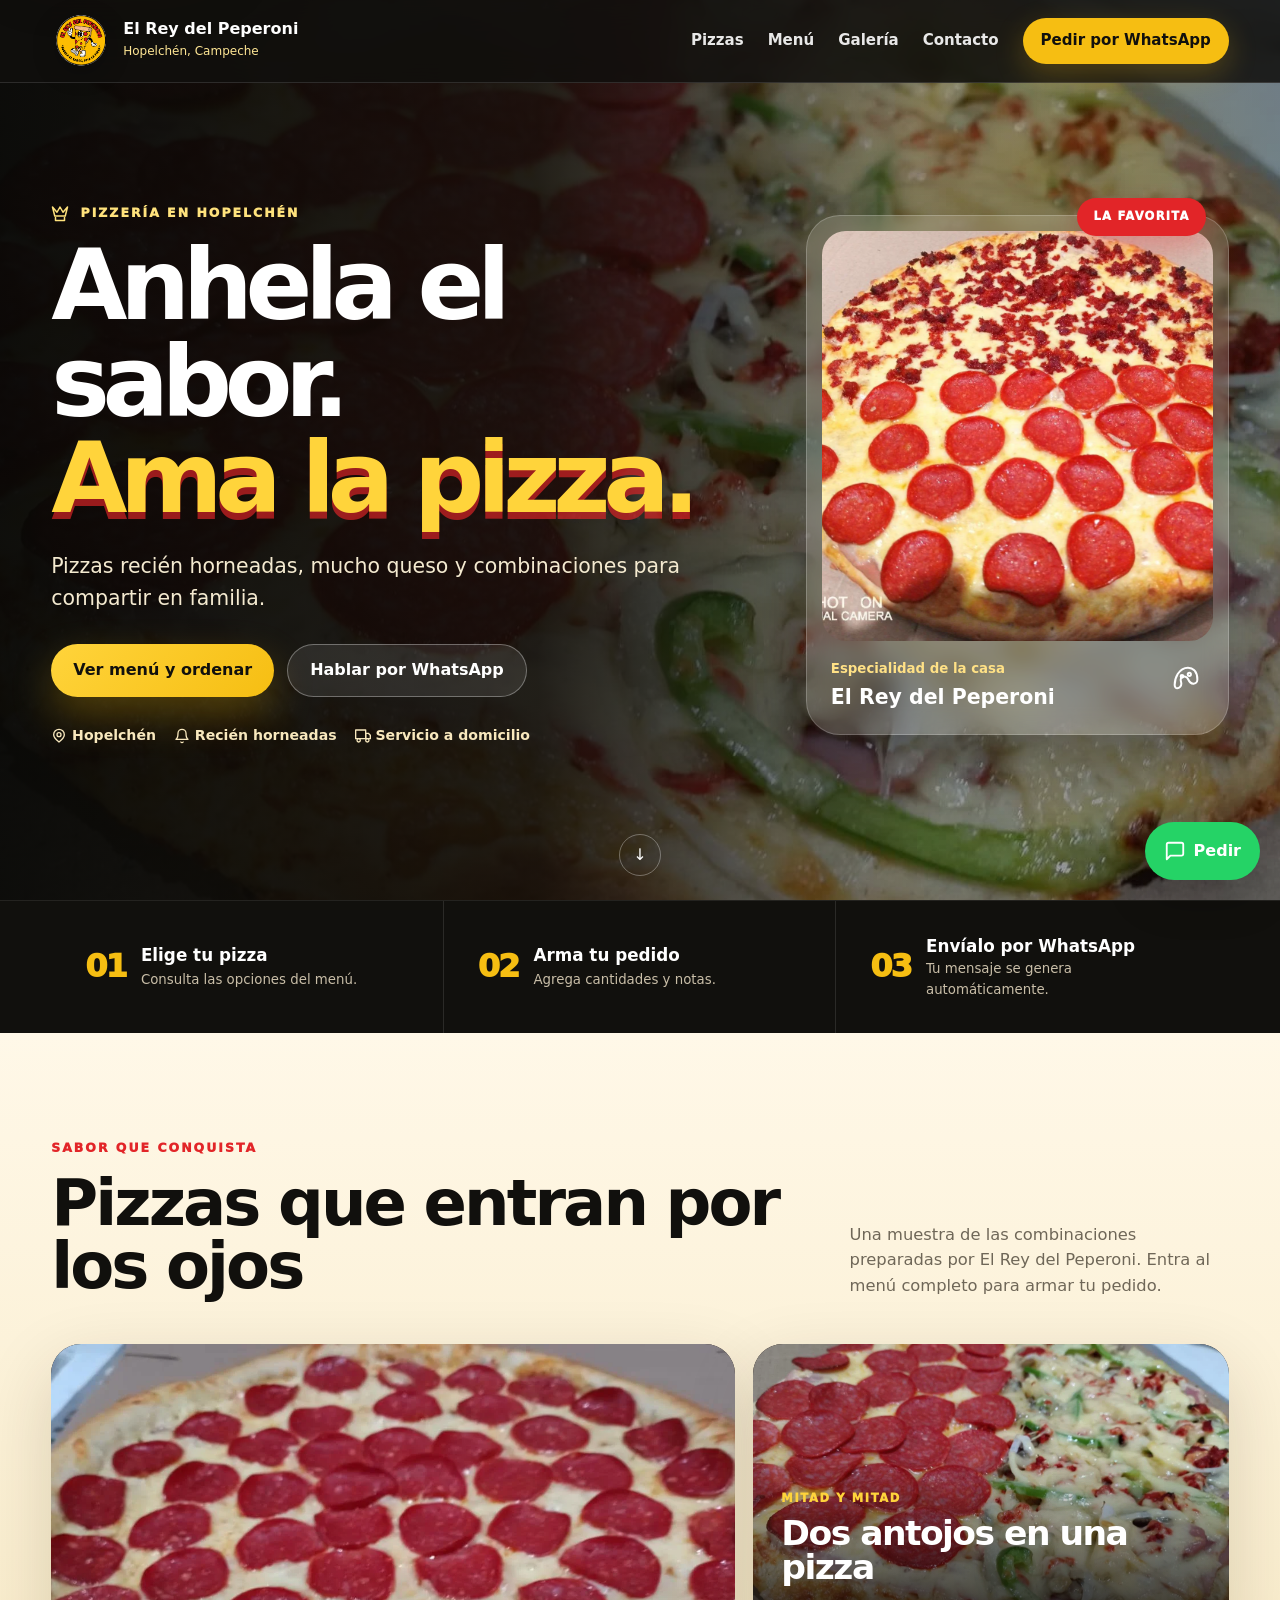
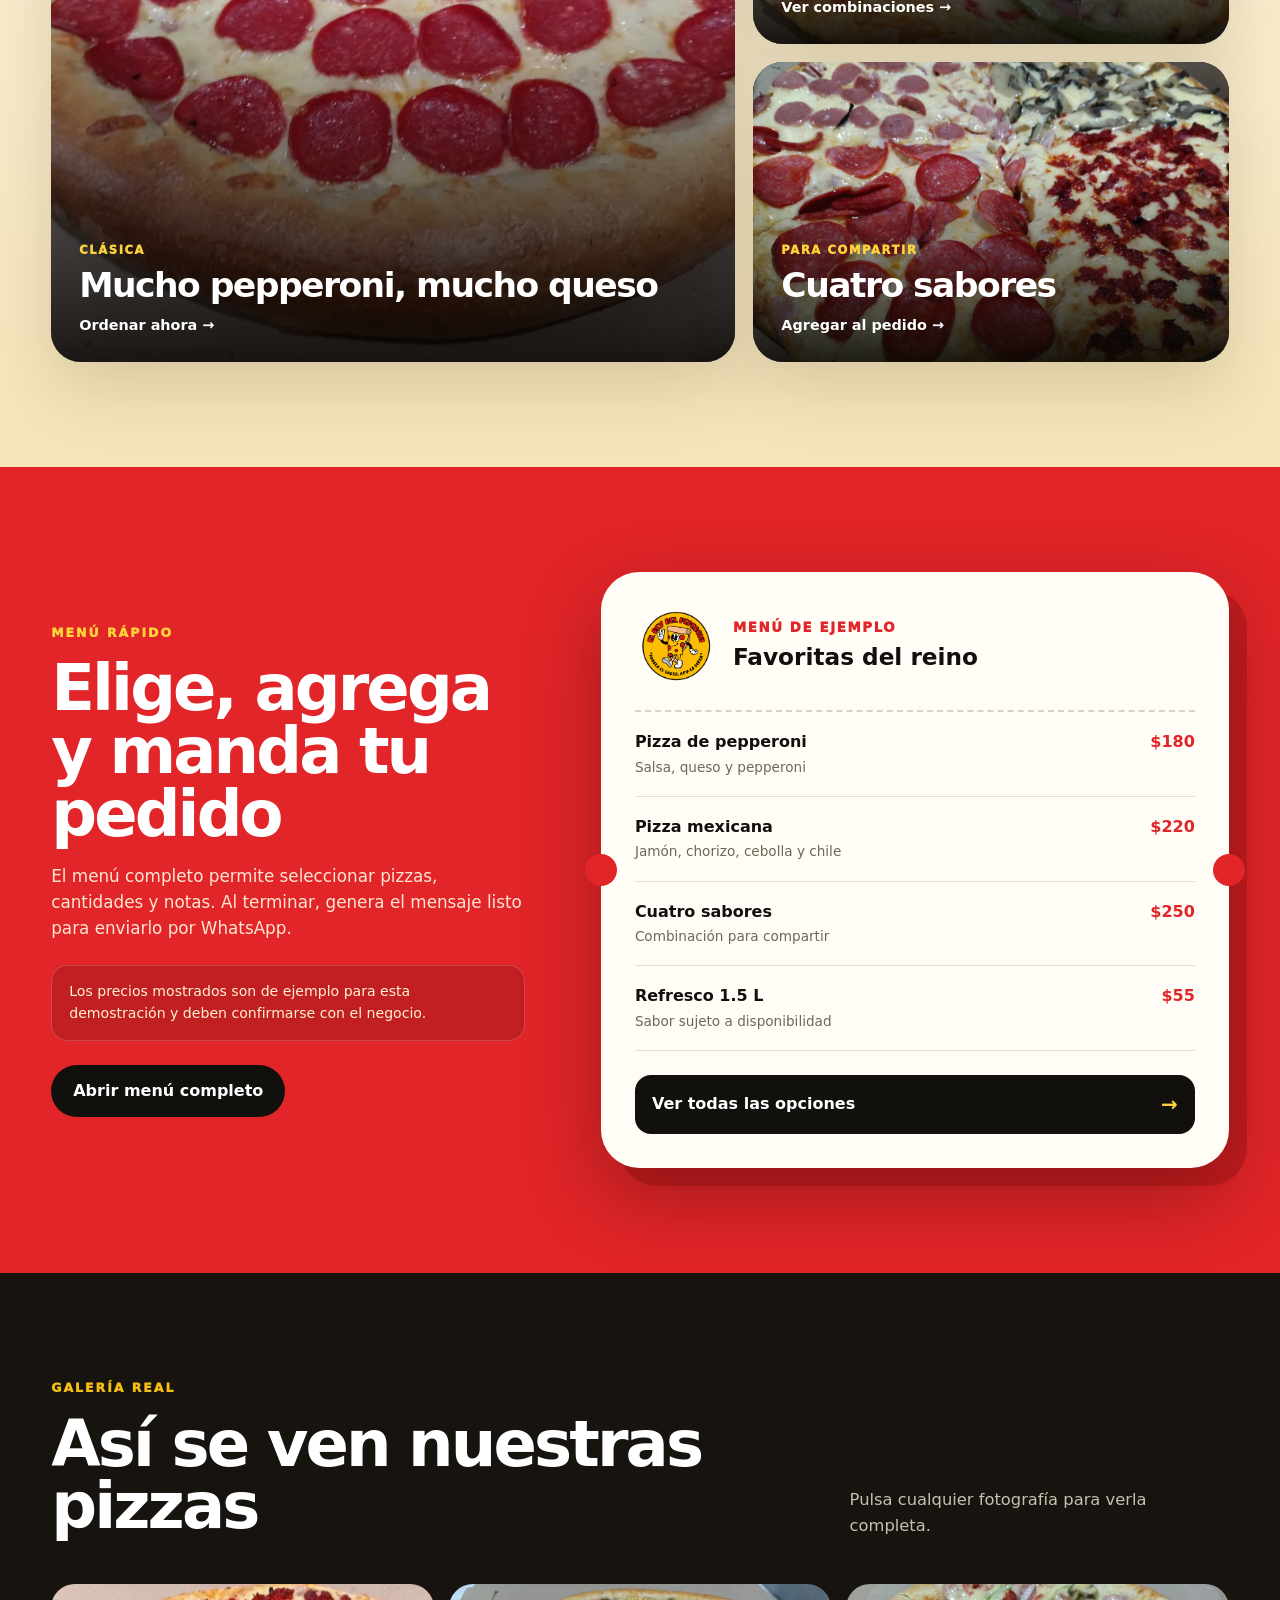
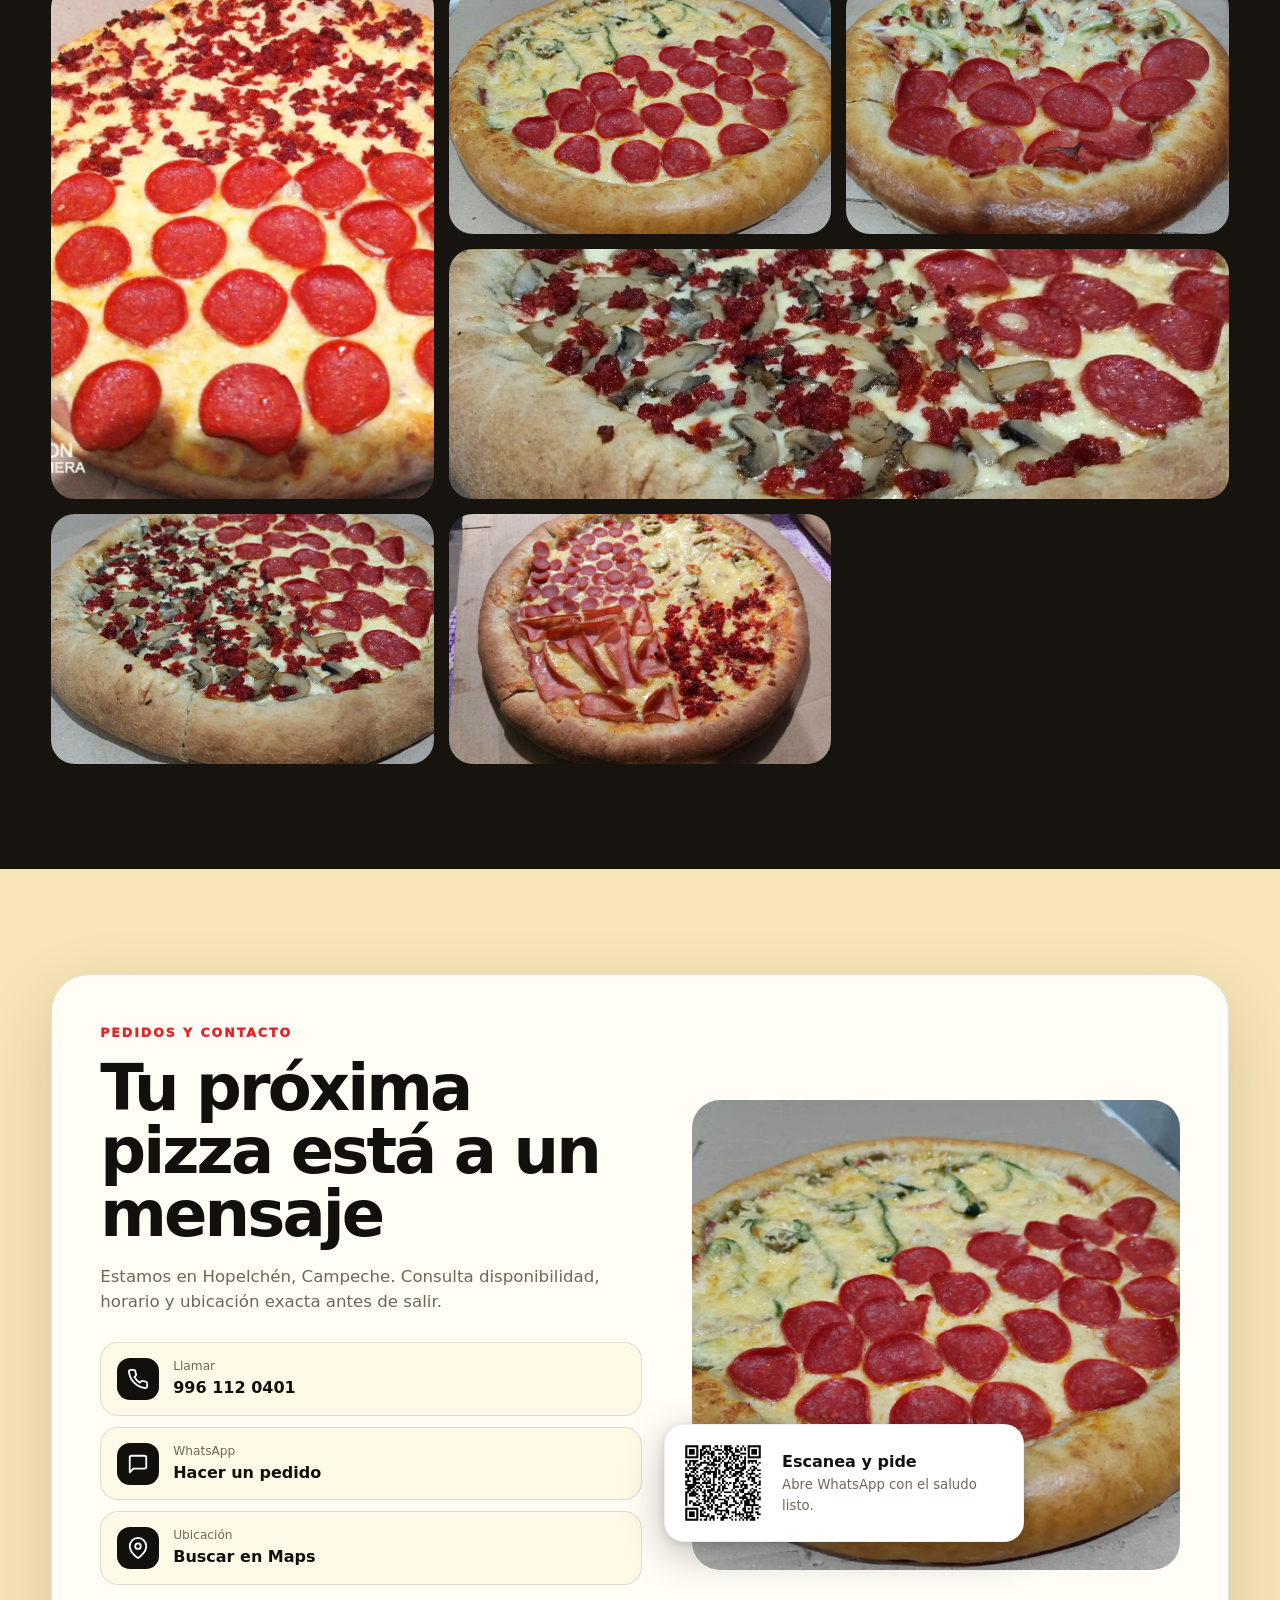
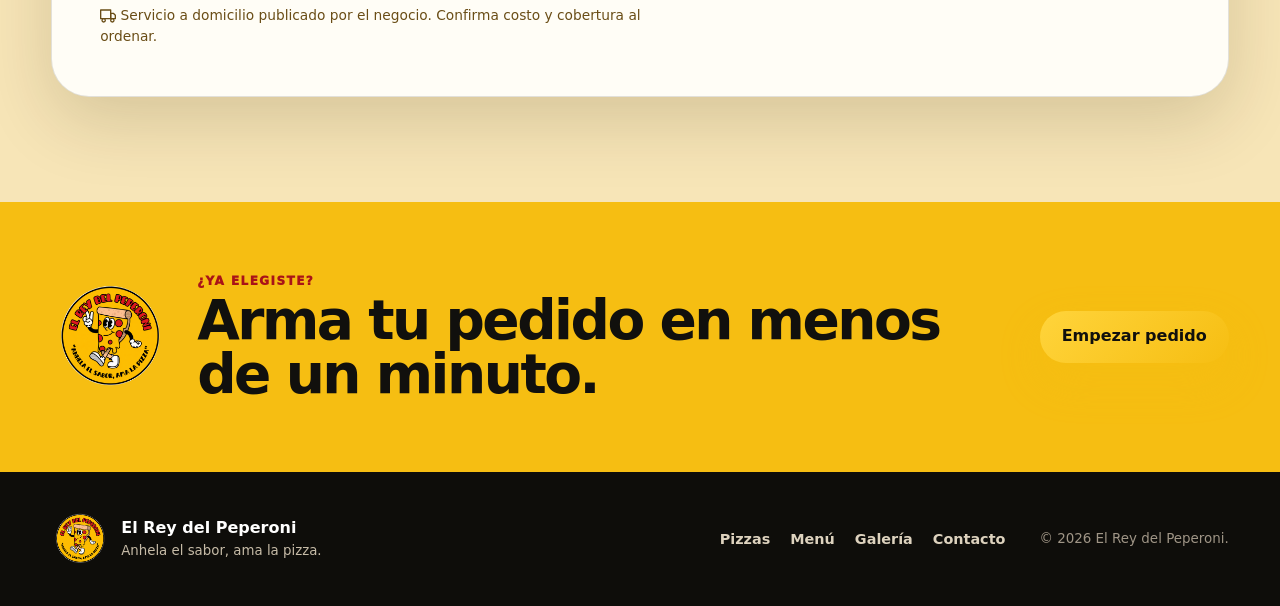
==== commit a65637b7: "f f" ====
--- a/index.html
+++ b/index.html
@@ -39,7 +39,7 @@
       <div class="hero-overlay" aria-hidden="true"></div>
       <div class="container hero-grid">
         <div class="hero-copy reveal">
-          <p class="kicker"><span>👑</span> Pizzería en Hopelchén</p>
+          <p class="kicker"><span class="ico"><svg width="18" height="18" viewBox="0 0 24 24" fill="none" stroke="currentColor" stroke-width="2" stroke-linecap="round" stroke-linejoin="round"><path d="M2 4l3 12h14l3-12-6 7-4-7-4 7-6-7z"/><path d="M6 18v4h12v-4"/></svg></span> Pizzería en Hopelchén</p>
           <h1 id="hero-title">Anhela el sabor.<br><em>Ama la pizza.</em></h1>
           <p class="hero-lead">Pizzas recién horneadas, mucho queso y combinaciones para compartir en familia.</p>
           <div class="hero-actions">
@@ -47,9 +47,9 @@
             <a class="btn btn-ghost" href="https://wa.me/529961120401?text=Hola%2C%20quiero%20informaci%C3%B3n%20del%20men%C3%BA%20de%20El%20Rey%20del%20Peperoni" target="_blank" rel="noopener">Hablar por WhatsApp</a>
           </div>
           <div class="hero-points" aria-label="Características">
-            <span>🔥 Recién horneadas</span>
-            <span>🛵 Servicio a domicilio</span>
-            <span>📍 Hopelchén</span>
+            <span><span class="ico"><svg width="16" height="16" viewBox="0 0 24 24" fill="none" stroke="currentColor" stroke-width="2" stroke-linecap="round" stroke-linejoin="round"><path d="M12 2c-4 0-8 3-8 8 0 4 3 7 8 11 5-4 8-7 8-11 0-5-4-8-8-8z"/><circle cx="12" cy="10" r="3"/></svg></span> Hopelchén</span>
+            <span><span class="ico"><svg width="16" height="16" viewBox="0 0 24 24" fill="none" stroke="currentColor" stroke-width="2" stroke-linecap="round" stroke-linejoin="round"><path d="M18 8A6 6 0 0 0 6 8c0 7-3 9-3 9h18s-3-2-3-9"/><path d="M13.73 21a2 2 0 0 1-3.46 0"/></svg></span> Recién horneadas</span>
+            <span><span class="ico"><svg width="16" height="16" viewBox="0 0 24 24" fill="none" stroke="currentColor" stroke-width="2" stroke-linecap="round" stroke-linejoin="round"><rect x="1" y="3" width="15" height="13"/><polygon points="16 8 20 8 23 11 23 16 16 16 16 8"/><circle cx="5.5" cy="18.5" r="2.5"/><circle cx="18.5" cy="18.5" r="2.5"/></svg></span> Servicio a domicilio</span>
           </div>
         </div>
 
@@ -61,7 +61,7 @@
               <small>Especialidad de la casa</small>
               <strong>El Rey del Peperoni</strong>
             </div>
-            <span class="showcase-icon">🍕</span>
+            <span class="showcase-icon"><svg width="32" height="32" viewBox="0 0 24 24" fill="none" stroke="currentColor" stroke-width="1.5" stroke-linecap="round" stroke-linejoin="round"><path d="M12 2c-7 0-10 8-10 13 0 .7.2 1.4.7 2 .3.3.7.5 1.2.5 1.7 0 3.1-1.7 3.1-3.5S5.6 10.5 7.3 9.3c1.7-1.2 3.9-.6 4.7 1.2.8 1.8 2.3 3.5 4 3.5 1.7 0 3-1.3 3-3 .1-6.1-3.1-9-7-9z"/><circle cx="7.5" cy="8.5" r="1"/><circle cx="13" cy="7" r="1.2"/></svg></span>
           </div>
         </aside>
       </div>
@@ -153,11 +153,11 @@
           <h2>Tu próxima pizza está a un mensaje</h2>
           <p>Estamos en Hopelchén, Campeche. Consulta disponibilidad, horario y ubicación exacta antes de salir.</p>
           <div class="contact-links">
-            <a href="tel:+529961120401"><span>📞</span><div><small>Llamar</small><strong>996 112 0401</strong></div></a>
-            <a href="https://wa.me/529961120401?text=Hola%2C%20quiero%20hacer%20un%20pedido%20en%20El%20Rey%20del%20Peperoni" target="_blank" rel="noopener"><span>💬</span><div><small>WhatsApp</small><strong>Hacer un pedido</strong></div></a>
-            <a href="https://www.google.com/maps/search/?api=1&query=El%20Rey%20del%20Peperoni%20Hopelch%C3%A9n%20Campeche" target="_blank" rel="noopener"><span>📍</span><div><small>Ubicación</small><strong>Buscar en Maps</strong></div></a>
+            <a href="tel:+529961120401"><span class="ico-contact"><svg width="22" height="22" viewBox="0 0 24 24" fill="none" stroke="currentColor" stroke-width="2" stroke-linecap="round" stroke-linejoin="round"><path d="M22 16.92v3a2 2 0 0 1-2.18 2 19.79 19.79 0 0 1-8.63-3.07 19.5 19.5 0 0 1-6-6 19.79 19.79 0 0 1-3.07-8.67A2 2 0 0 1 4.11 2h3a2 2 0 0 1 2 1.72 12.84 12.84 0 0 0 .7 2.81 2 2 0 0 1-.45 2.11L8.09 9.91a16 16 0 0 0 6 6l1.27-1.27a2 2 0 0 1 2.11-.45 12.84 12.84 0 0 0 2.81.7A2 2 0 0 1 22 16.92z"/></svg></span><div><small>Llamar</small><strong>996 112 0401</strong></div></a>
+            <a href="https://wa.me/529961120401?text=Hola%2C%20quiero%20hacer%20un%20pedido%20en%20El%20Rey%20del%20Peperoni" target="_blank" rel="noopener"><span class="ico-contact"><svg width="22" height="22" viewBox="0 0 24 24" fill="none" stroke="currentColor" stroke-width="2" stroke-linecap="round" stroke-linejoin="round"><path d="M21 15a2 2 0 0 1-2 2H7l-4 4V5a2 2 0 0 1 2-2h14a2 2 0 0 1 2 2z"/></svg></span><div><small>WhatsApp</small><strong>Hacer un pedido</strong></div></a>
+            <a href="https://www.google.com/maps/search/?api=1&query=El%20Rey%20del%20Peperoni%20Hopelch%C3%A9n%20Campeche" target="_blank" rel="noopener"><span class="ico-contact"><svg width="22" height="22" viewBox="0 0 24 24" fill="none" stroke="currentColor" stroke-width="2" stroke-linecap="round" stroke-linejoin="round"><path d="M21 10c0 7-9 13-9 13s-9-6-9-13a9 9 0 0 1 18 0z"/><circle cx="12" cy="10" r="3"/></svg></span><div><small>Ubicación</small><strong>Buscar en Maps</strong></div></a>
           </div>
-          <p class="delivery-note">🛵 Servicio a domicilio publicado por el negocio. Confirma costo y cobertura al ordenar.</p>
+          <p class="delivery-note"><span class="ico"><svg width="16" height="16" viewBox="0 0 24 24" fill="none" stroke="currentColor" stroke-width="2" stroke-linecap="round" stroke-linejoin="round"><rect x="1" y="3" width="15" height="13"/><polygon points="16 8 20 8 23 11 23 16 16 16 16 8"/><circle cx="5.5" cy="18.5" r="2.5"/><circle cx="18.5" cy="18.5" r="2.5"/></svg></span> Servicio a domicilio publicado por el negocio. Confirma costo y cobertura al ordenar.</p>
         </div>
         <div class="contact-visual">
           <div class="qr-card">
@@ -186,7 +186,7 @@
     </div>
   </footer>
 
-  <a class="floating-whatsapp" href="https://wa.me/529961120401?text=Hola%2C%20quiero%20hacer%20un%20pedido%20en%20El%20Rey%20del%20Peperoni" target="_blank" rel="noopener" aria-label="Pedir por WhatsApp"><span>💬</span><b>Pedir</b></a>
+  <a class="floating-whatsapp" href="https://wa.me/529961120401?text=Hola%2C%20quiero%20hacer%20un%20pedido%20en%20El%20Rey%20del%20Peperoni" target="_blank" rel="noopener" aria-label="Pedir por WhatsApp"><span class="ico"><svg width="22" height="22" viewBox="0 0 24 24" fill="none" stroke="currentColor" stroke-width="2" stroke-linecap="round" stroke-linejoin="round"><path d="M21 15a2 2 0 0 1-2 2H7l-4 4V5a2 2 0 0 1 2-2h14a2 2 0 0 1 2 2z"/></svg></span><b>Pedir</b></a>
 
   <div class="lightbox" id="lightbox" aria-hidden="true">
     <button id="closeLightbox" type="button" aria-label="Cerrar imagen">×</button>
--- a/assets/css/styles.css
+++ b/assets/css/styles.css
@@ -36,6 +36,11 @@
 button { color: inherit; }
 .container { width: min(var(--container), 92%); margin-inline: auto; }
 
+.ico { display: inline-flex; align-items: center; justify-content: center; vertical-align: middle; flex-shrink: 0; }
+.ico svg { display: block; }
+.ico-contact { display: inline-flex; align-items: center; justify-content: center; width: 44px; height: 44px; border-radius: 14px; background: var(--yellow); color: var(--black); flex-shrink: 0; }
+.ico-contact svg { display: block; }
+
 .skip-link {
   position: fixed;
   left: 14px;
@@ -437,7 +442,7 @@
 .delivery-note { margin: 20px 0 0; color: #6a4d16; font-size: .86rem; }
 .contact-visual { position: relative; min-height: 470px; }
 .contact-pizza { width: 100%; height: 470px; object-fit: cover; border-radius: 28px; }
-.qr-card { position: absolute; z-index: 2; left: -28px; bottom: 28px; width: min(360px, 88%); display: flex; align-items: center; gap: 14px; padding: 13px; border-radius: 20px; background: var(--white); box-shadow: var(--shadow); }
+.qr-card { position: absolute; z-index: 2; left: -28px; bottom: 28px; width: min(360px, 88%); display: flex; align-items: center; gap: 14px; padding: 13px; border-radius: 20px; background: var(--white); box-shadow: 0 12px 40px rgba(0,0,0,0.25), 0 2px 8px rgba(0,0,0,0.12); border: 1px solid rgba(0,0,0,0.06); }
 .qr-card img { width: 90px; height: 90px; border-radius: 12px; }
 .qr-card strong, .qr-card span { display: block; }
 .qr-card span { color: var(--muted); font-size: .83rem; }
@@ -546,6 +551,10 @@
 .item-add:hover { background: var(--yellow); }
 .item-add span { font-size: 1.25rem; }
 .item-add.added { background: #dff6e5; color: #1f7336; }
+.item-buttons { display: flex; gap: 8px; margin-top: auto; }
+.item-buttons .item-add { width: 50%; justify-content: center; gap: 6px; }
+.item-view { width: 50%; min-height: 44px; display: flex; align-items: center; justify-content: center; gap: 6px; padding: 0 10px; border: 2px solid var(--line); border-radius: 14px; background: var(--white); color: var(--muted); font-weight: 700; font-size: .8rem; cursor: pointer; transition: .2s ease; }
+.item-view:hover { border-color: var(--yellow); background: #fffdf0; color: var(--black); }
 
 .no-results { text-align: center; padding: 70px 20px; border: 2px dashed var(--line); border-radius: 28px; background: rgba(255,255,255,.55); }
 .no-results span { font-size: 4rem; }
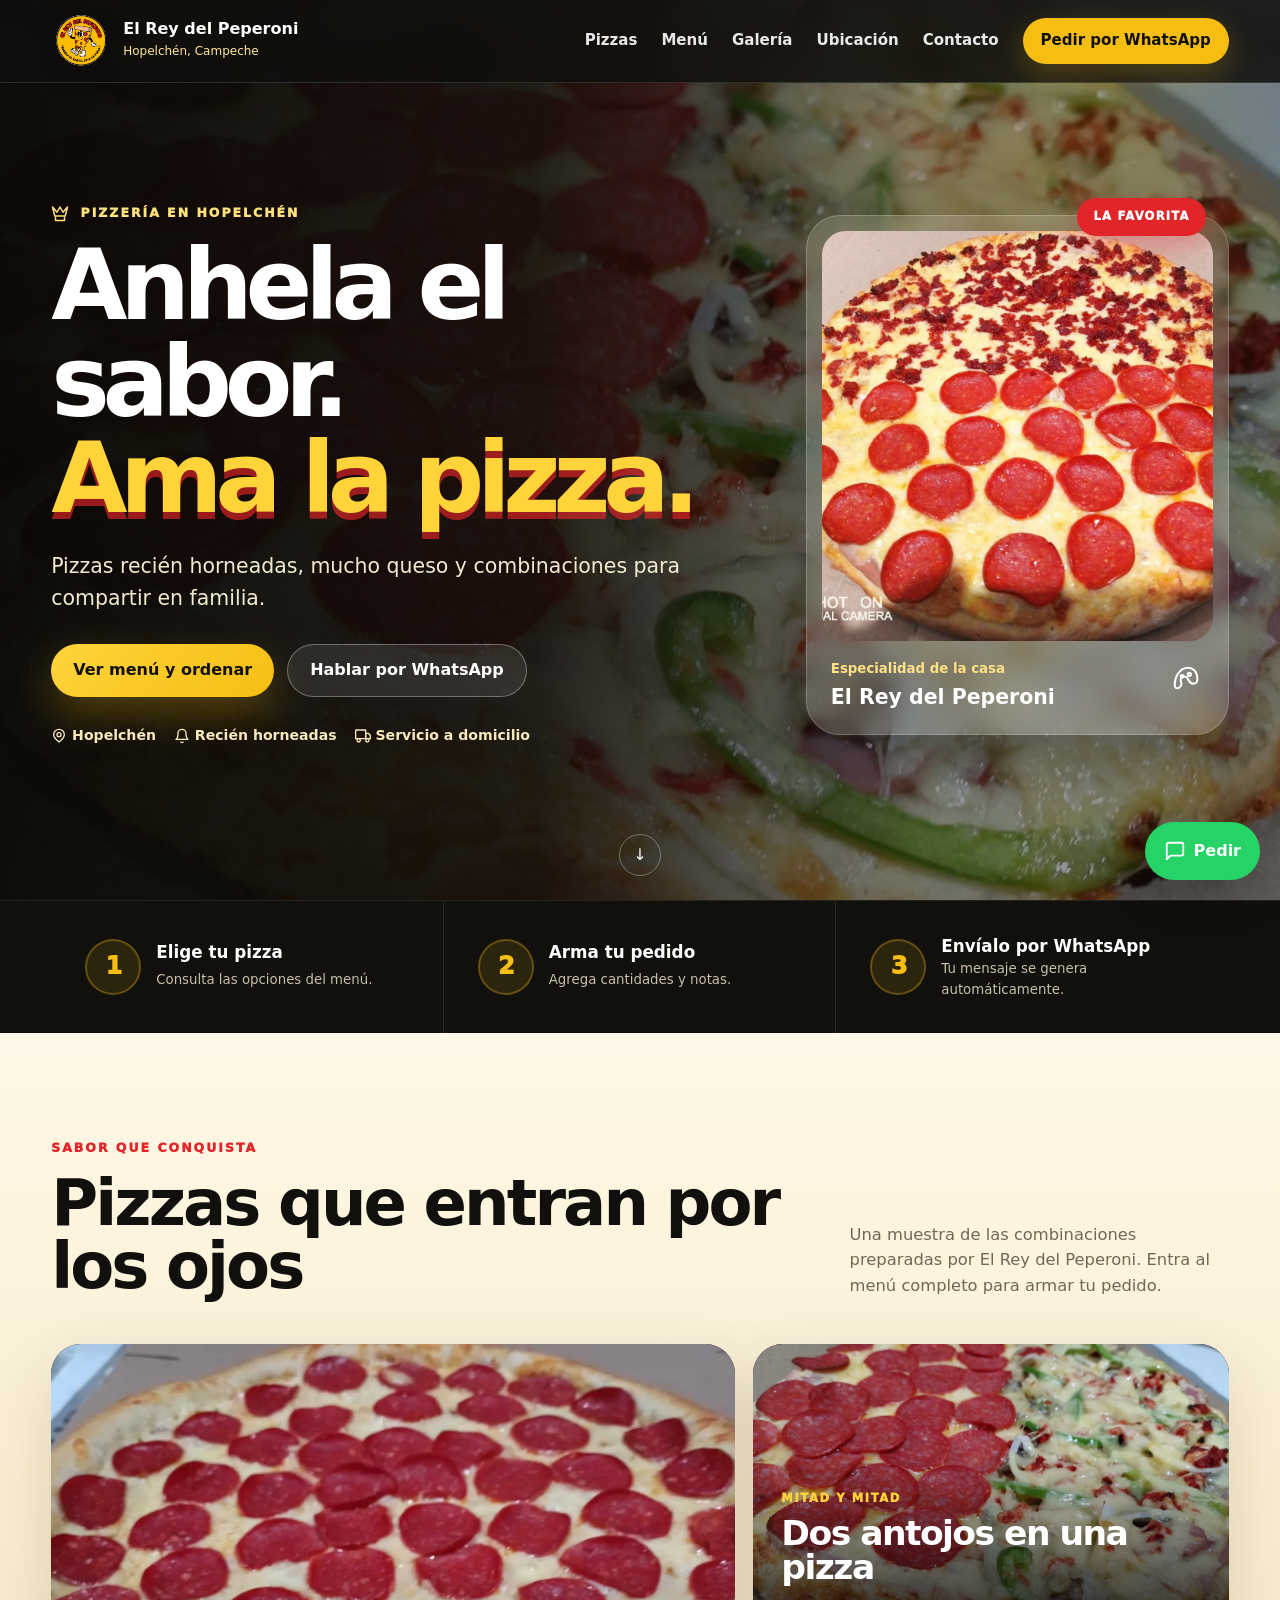
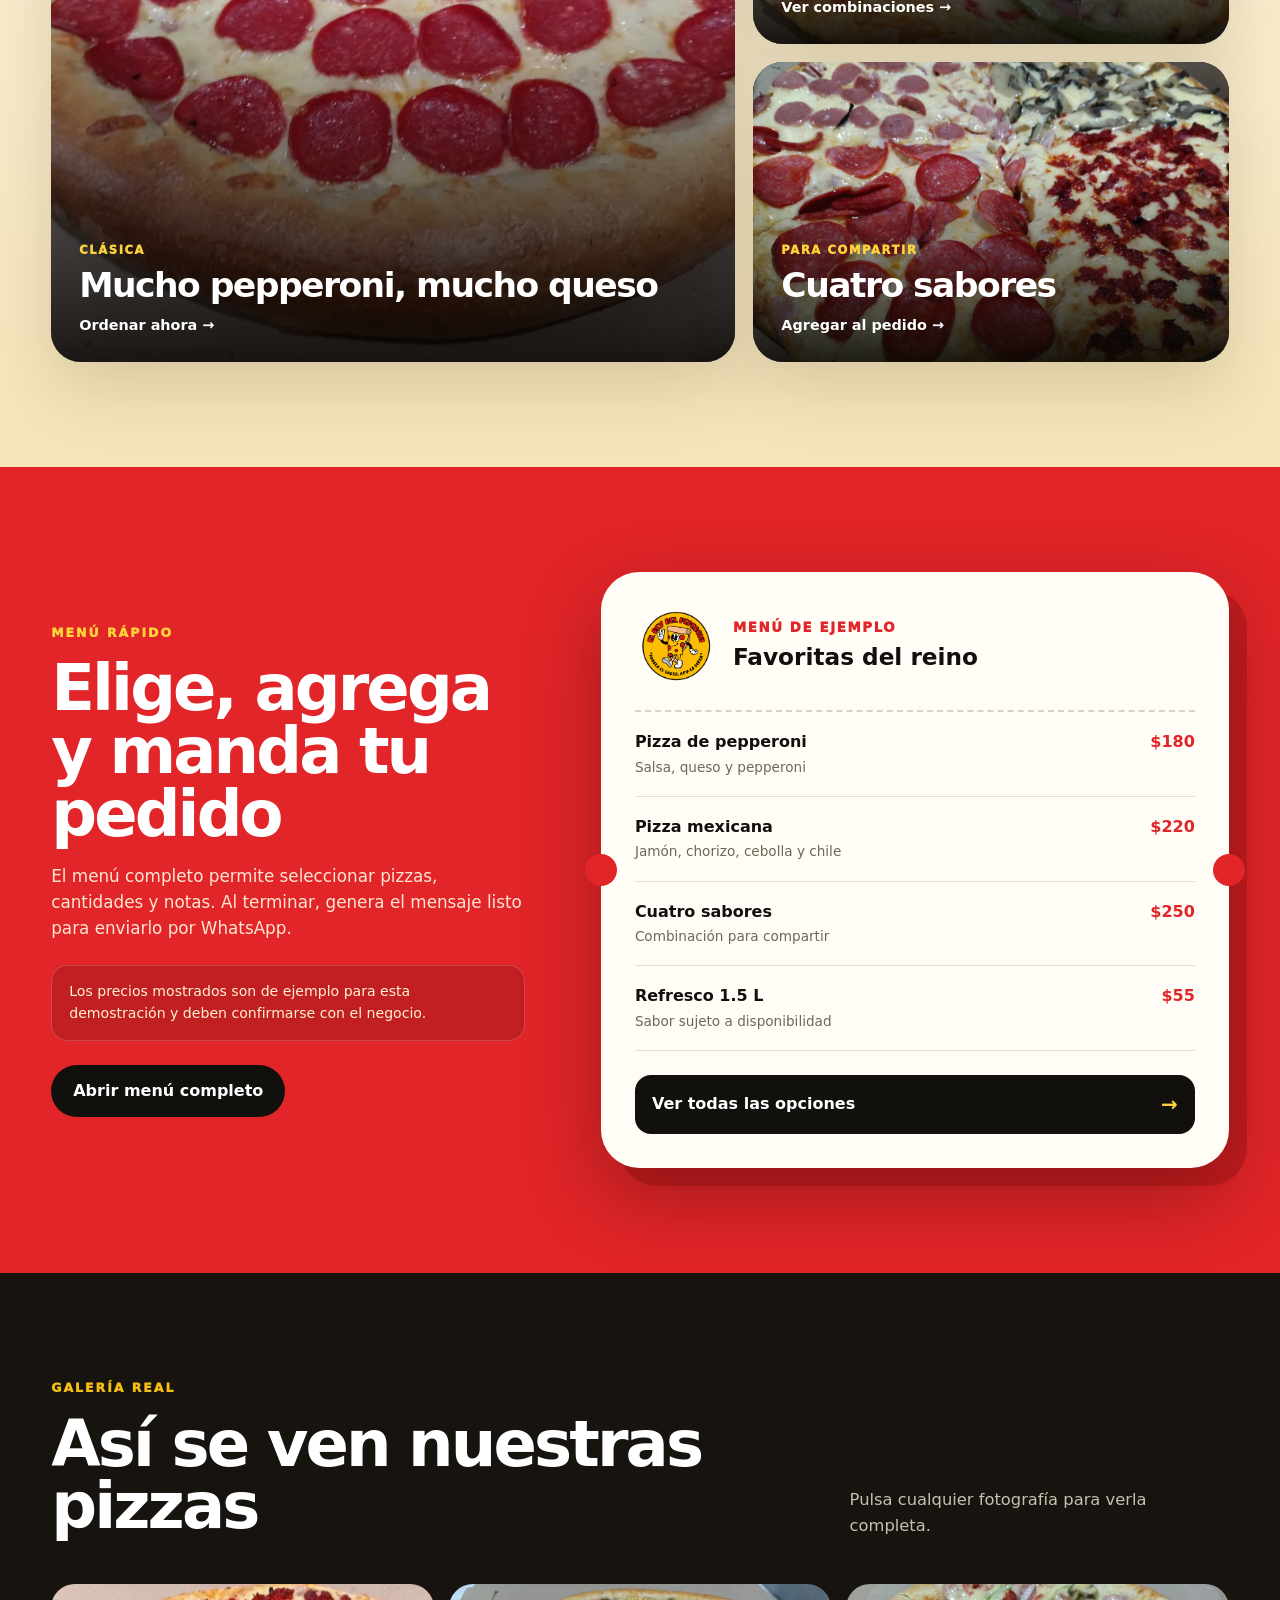
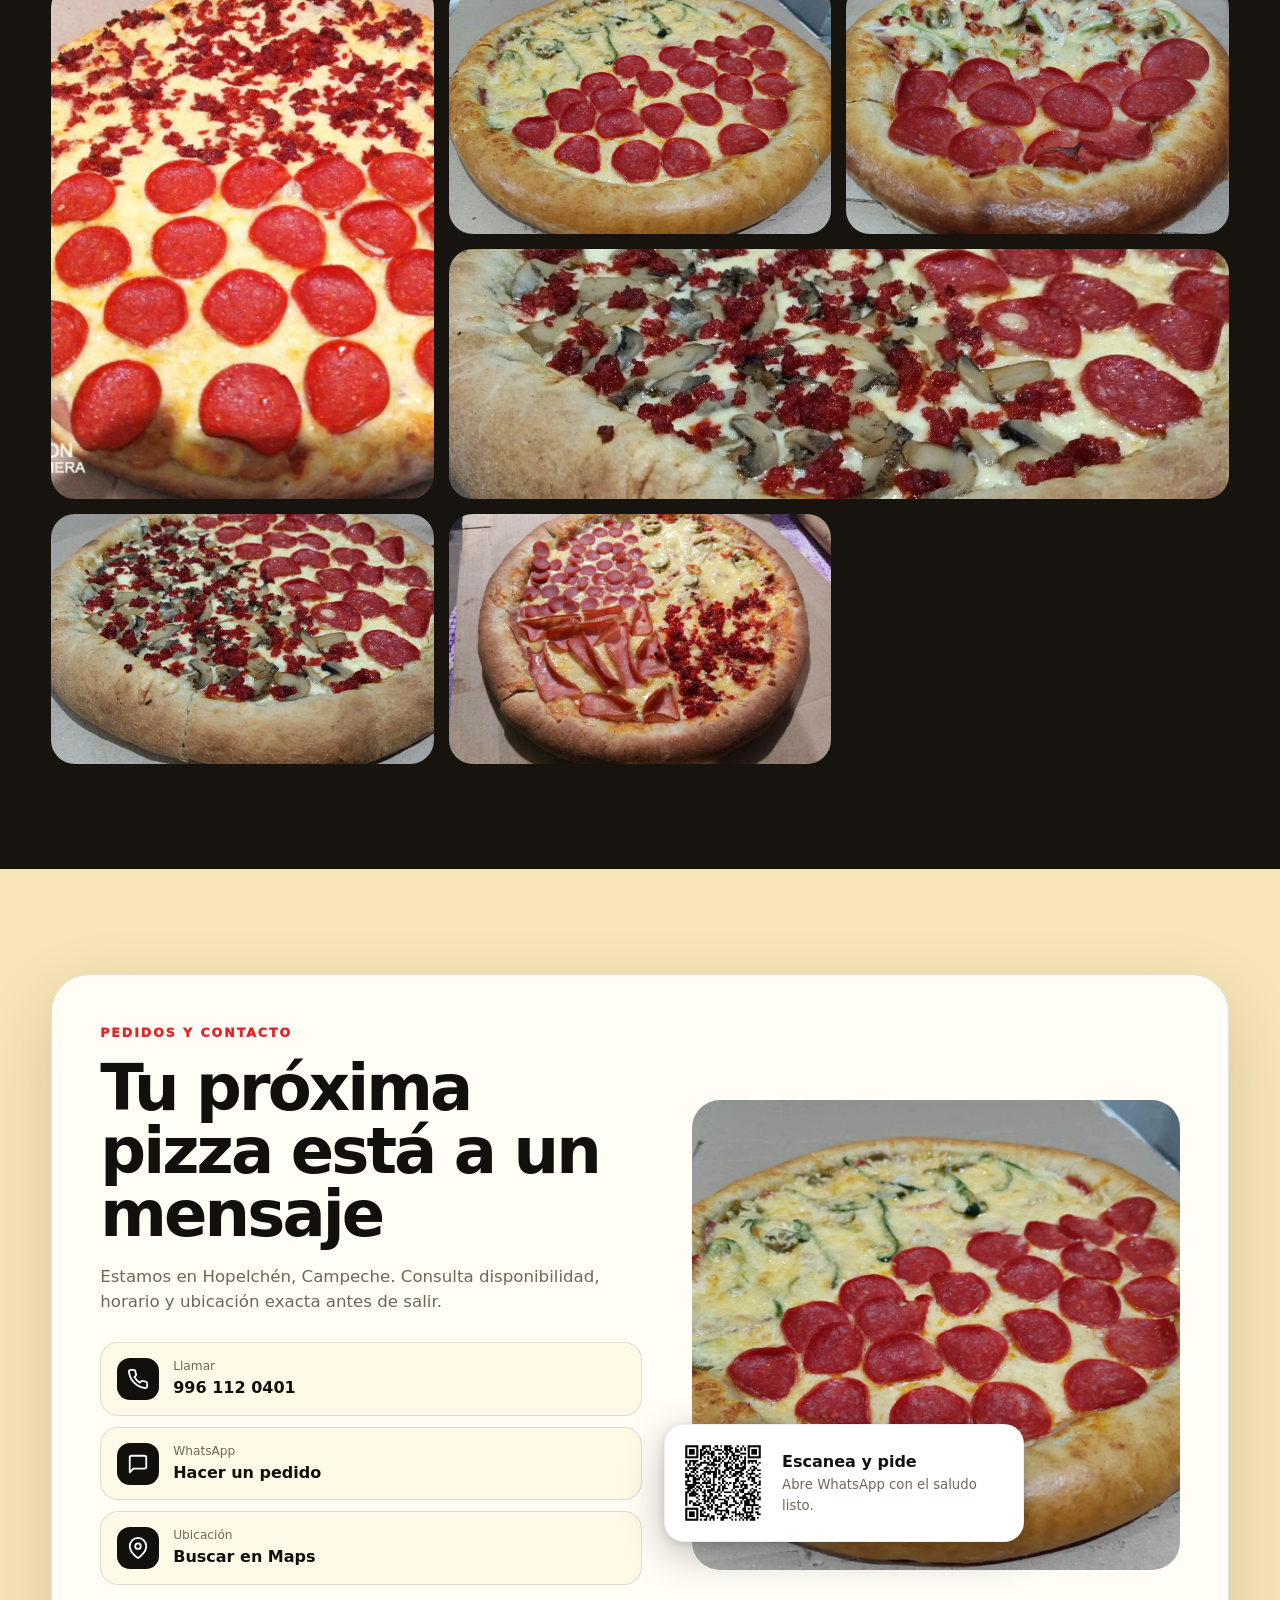
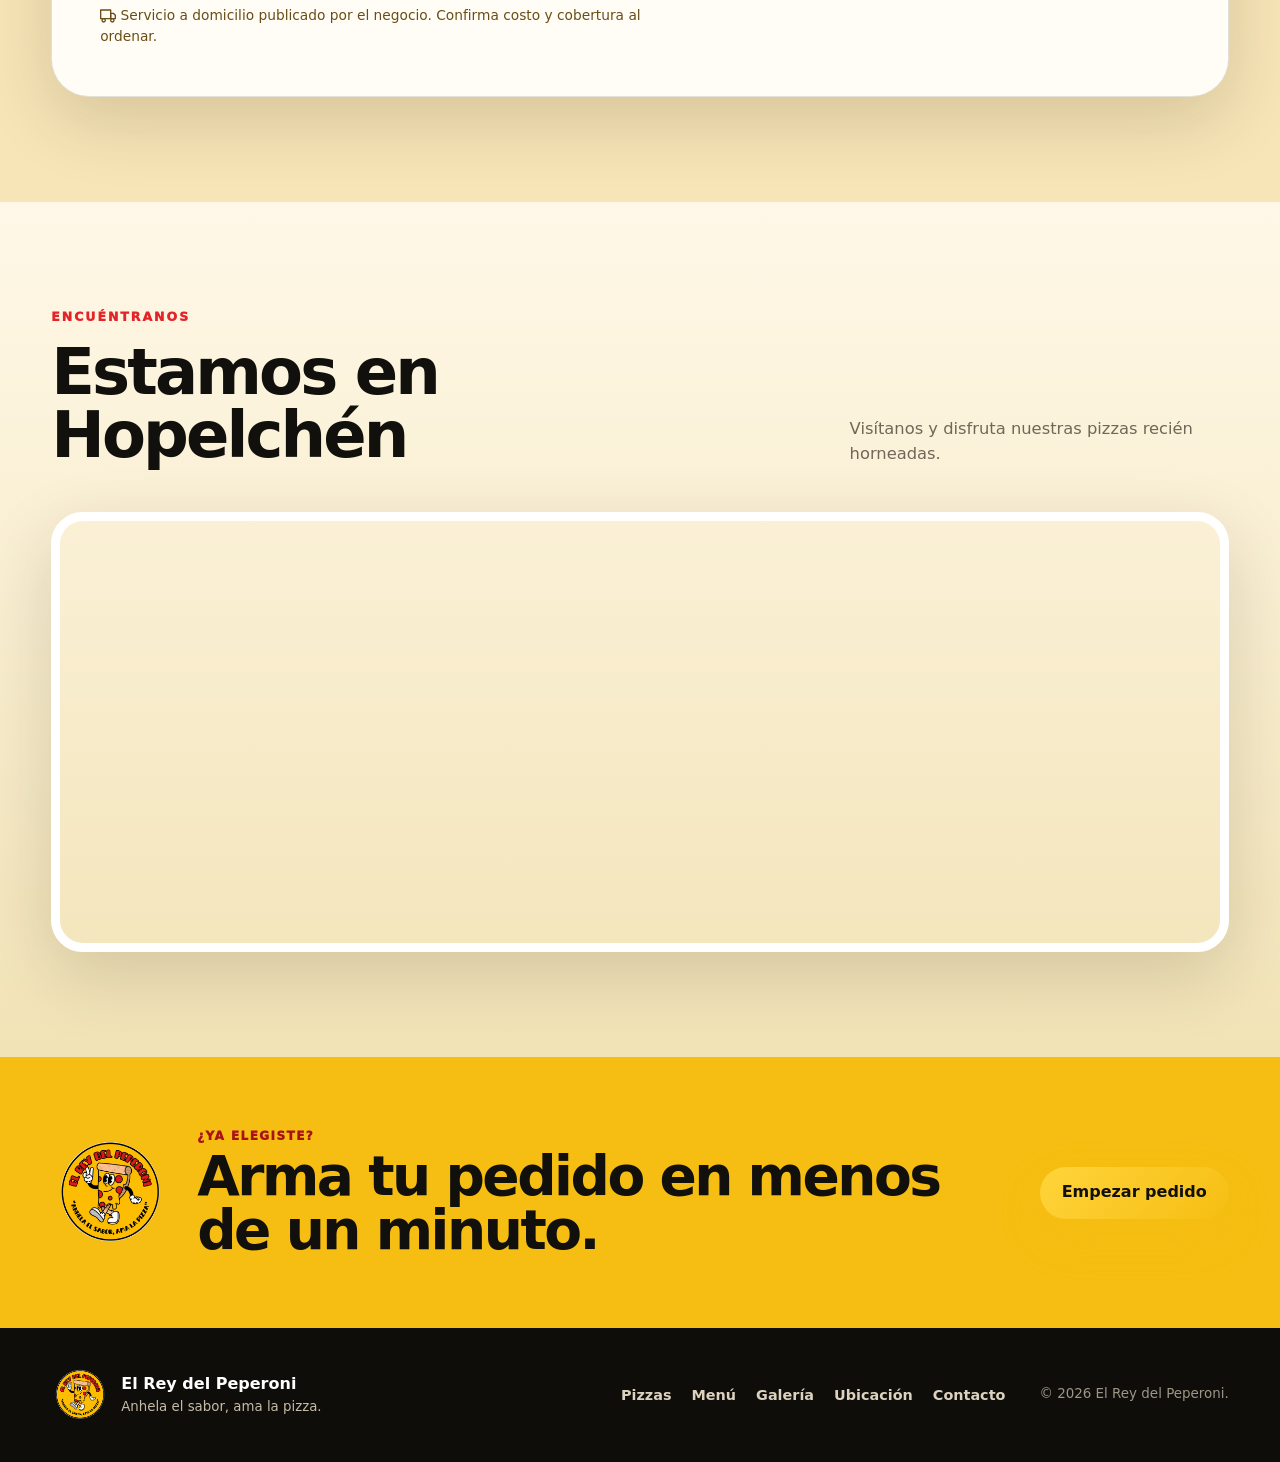
==== commit 6cd832d1: "s d" ====
--- a/index.html
+++ b/index.html
@@ -27,6 +27,7 @@
         <a href="#pizzas">Pizzas</a>
         <a href="#menu">Menú</a>
         <a href="#galeria">Galería</a>
+        <a href="#ubicacion">Ubicación</a>
         <a href="#contacto">Contacto</a>
         <a class="mini-cta" href="https://wa.me/529961120401?text=Hola%2C%20quiero%20hacer%20un%20pedido%20en%20El%20Rey%20del%20Peperoni" target="_blank" rel="noopener">Pedir por WhatsApp</a>
       </nav>
@@ -70,9 +71,9 @@
 
     <section class="trust-strip" aria-label="Información rápida">
       <div class="container trust-grid">
-        <div><span>01</span><strong>Elige tu pizza</strong><small>Consulta las opciones del menú.</small></div>
-        <div><span>02</span><strong>Arma tu pedido</strong><small>Agrega cantidades y notas.</small></div>
-        <div><span>03</span><strong>Envíalo por WhatsApp</strong><small>Tu mensaje se genera automáticamente.</small></div>
+        <div><span class="trust-badge">1</span><strong>Elige tu pizza</strong><small>Consulta las opciones del menú.</small></div>
+        <div><span class="trust-badge">2</span><strong>Arma tu pedido</strong><small>Agrega cantidades y notas.</small></div>
+        <div><span class="trust-badge">3</span><strong>Envíalo por WhatsApp</strong><small>Tu mensaje se genera automáticamente.</small></div>
       </div>
     </section>
 
@@ -169,6 +170,18 @@
       </div>
     </section>
 
+    <section class="section location" id="ubicacion">
+      <div class="container">
+        <div class="section-heading reveal">
+          <div><p class="section-kicker">Encuéntranos</p><h2>Estamos en Hopelchén</h2></div>
+          <p>Visítanos y disfruta nuestras pizzas recién horneadas.</p>
+        </div>
+        <div class="map-card reveal">
+          <iframe title="Mapa El Rey del Peperoni - Hopelchén, Campeche" loading="lazy" referrerpolicy="no-referrer-when-downgrade" src="https://www.google.com/maps?q=El%20Rey%20del%20Peperoni%20Hopelch%C3%A9n%20Campeche&z=17&output=embed"></iframe>
+        </div>
+      </div>
+    </section>
+
     <section class="final-cta">
       <div class="container final-cta-inner reveal">
         <img src="assets/img/logo-el-rey-del-peperoni.png" alt="" aria-hidden="true">
@@ -181,7 +194,7 @@
   <footer class="footer">
     <div class="container footer-grid">
       <a class="footer-brand" href="#inicio"><img src="assets/img/logo-el-rey-del-peperoni.png" alt=""><span><strong>El Rey del Peperoni</strong><small>Anhela el sabor, ama la pizza.</small></span></a>
-      <div class="footer-links"><a href="#pizzas">Pizzas</a><a href="menu-completo.html">Menú</a><a href="#galeria">Galería</a><a href="#contacto">Contacto</a></div>
+      <div class="footer-links"><a href="#pizzas">Pizzas</a><a href="menu-completo.html">Menú</a><a href="#galeria">Galería</a><a href="#ubicacion">Ubicación</a><a href="#contacto">Contacto</a></div>
       <p>© <span id="year"></span> El Rey del Peperoni.</p>
     </div>
   </footer>
--- a/assets/css/styles.css
+++ b/assets/css/styles.css
@@ -311,6 +311,19 @@
   font-weight: 950;
   letter-spacing: -0.06em;
 }
+.trust-badge {
+  display: grid !important;
+  place-items: center;
+  width: 56px;
+  height: 56px;
+  border-radius: 50%;
+  background: rgba(246,190,18,0.12);
+  border: 2px solid rgba(246,190,18,0.28);
+  font-size: 1.5rem !important;
+  font-weight: 950 !important;
+  color: var(--yellow) !important;
+  flex-shrink: 0;
+}
 .trust-grid strong { font-size: 1.05rem; }
 .trust-grid small { color: #c9bea8; }
 
@@ -442,6 +455,15 @@
 .delivery-note { margin: 20px 0 0; color: #6a4d16; font-size: .86rem; }
 .contact-visual { position: relative; min-height: 470px; }
 .contact-pizza { width: 100%; height: 470px; object-fit: cover; border-radius: 28px; }
+.map-card {
+  height: 440px;
+  border-radius: 32px;
+  overflow: hidden;
+  border: 9px solid #fff;
+  box-shadow: var(--shadow);
+}
+.map-card iframe { width: 100%; height: 100%; border: 0; }
+.location { background: linear-gradient(180deg, #fff8e8, #f2e3b6); }
 .qr-card { position: absolute; z-index: 2; left: -28px; bottom: 28px; width: min(360px, 88%); display: flex; align-items: center; gap: 14px; padding: 13px; border-radius: 20px; background: var(--white); box-shadow: 0 12px 40px rgba(0,0,0,0.25), 0 2px 8px rgba(0,0,0,0.12); border: 1px solid rgba(0,0,0,0.06); }
 .qr-card img { width: 90px; height: 90px; border-radius: 12px; }
 .qr-card strong, .qr-card span { display: block; }
@@ -645,15 +667,17 @@
   .nav-menu.open { display: flex; }
   .nav-menu a { padding: 11px 12px; }
   .mini-cta { text-align: center; }
-  .hero-grid { grid-template-columns: 1fr; padding-bottom: 95px; }
+  .hero-grid { grid-template-columns: 1fr; padding-bottom: 50px; }
   .hero-copy { max-width: 820px; }
-  .hero-showcase { display: none; }
+  .hero-showcase { display: block; max-width: 460px; margin: 0 auto; transform: rotate(1deg); }
+  .hero-showcase > img { height: 300px; }
   .trust-grid > div { padding: 24px 20px; }
   .menu-preview-grid, .contact-card { grid-template-columns: 1fr; }
   .menu-preview-grid { gap: 48px; }
   .menu-ticket { width: min(720px, 100%); }
   .contact-visual { min-height: 420px; }
   .contact-pizza { height: 420px; }
+  .map-card { height: 360px; }
   .qr-card { left: 18px; }
   .final-cta-inner, .menu-bottom-cta { grid-template-columns: auto 1fr; }
   .final-cta-inner .btn, .menu-bottom-cta .btn { grid-column: 1 / -1; justify-self: start; }
@@ -666,10 +690,14 @@
   .brand-logo { width: 52px; height: 52px; }
   .brand-copy strong { font-size: .9rem; }
   .nav { min-height: 74px; }
-  .hero-grid { padding-top: 115px; }
+  .hero-grid { padding-top: 105px; padding-bottom: 40px; }
+  .hero-overlay { background: linear-gradient(90deg, rgba(7,7,5,.88), rgba(10,8,5,.65) 55%, rgba(10,8,5,.3)), linear-gradient(0deg, rgba(0,0,0,.28), transparent 45%); }
+  .hero-showcase { max-width: 380px; }
+  .hero-showcase > img { height: 240px; }
   .hero h1 { font-size: clamp(3.25rem, 15vw, 5.6rem); }
-  .hero-overlay { background: linear-gradient(90deg, rgba(7,7,5,.96), rgba(10,8,5,.76)), linear-gradient(0deg, rgba(0,0,0,.36), transparent); }
   .hero-actions .btn { width: 100%; }
+  .scroll-cue { display: none; }
+  .trust-badge { width: 48px; height: 48px; font-size: 1.25rem !important; }
   .trust-grid { grid-template-columns: 1fr; padding: 13px 0; }
   .trust-grid > div { min-height: 102px; border-right: 0; border-bottom: 1px solid rgba(255,255,255,.1); }
   .trust-grid > div:last-child { border-bottom: 0; }
@@ -682,6 +710,7 @@
   .contact-card { padding: 28px; }
   .contact-visual { min-height: 350px; }
   .contact-pizza { height: 350px; }
+  .map-card { height: 280px; border-radius: 22px; border-width: 6px; }
   .qr-card { position: relative; left: auto; bottom: auto; width: 100%; margin-top: 14px; }
   .final-cta-inner, .menu-bottom-cta { grid-template-columns: 1fr; text-align: center; }
   .final-cta-inner img, .menu-bottom-cta img { margin-inline: auto; }
@@ -707,7 +736,10 @@
 @media (max-width: 520px) {
   .container { width: min(94%, var(--container)); }
   .brand-copy small { display: none; }
-  .hero { min-height: 870px; }
+  .hero { min-height: auto; padding: 30px 0 20px; }
+  .hero-grid { padding-top: 100px; padding-bottom: 30px; gap: 28px; }
+  .hero-showcase { max-width: 340px; transform: rotate(0deg); }
+  .hero-showcase > img { height: 200px; }
   .hero-points { gap: 11px; }
   .hero-points span { width: 100%; }
   .pizza-card, .pizza-card-large { min-height: 300px; }
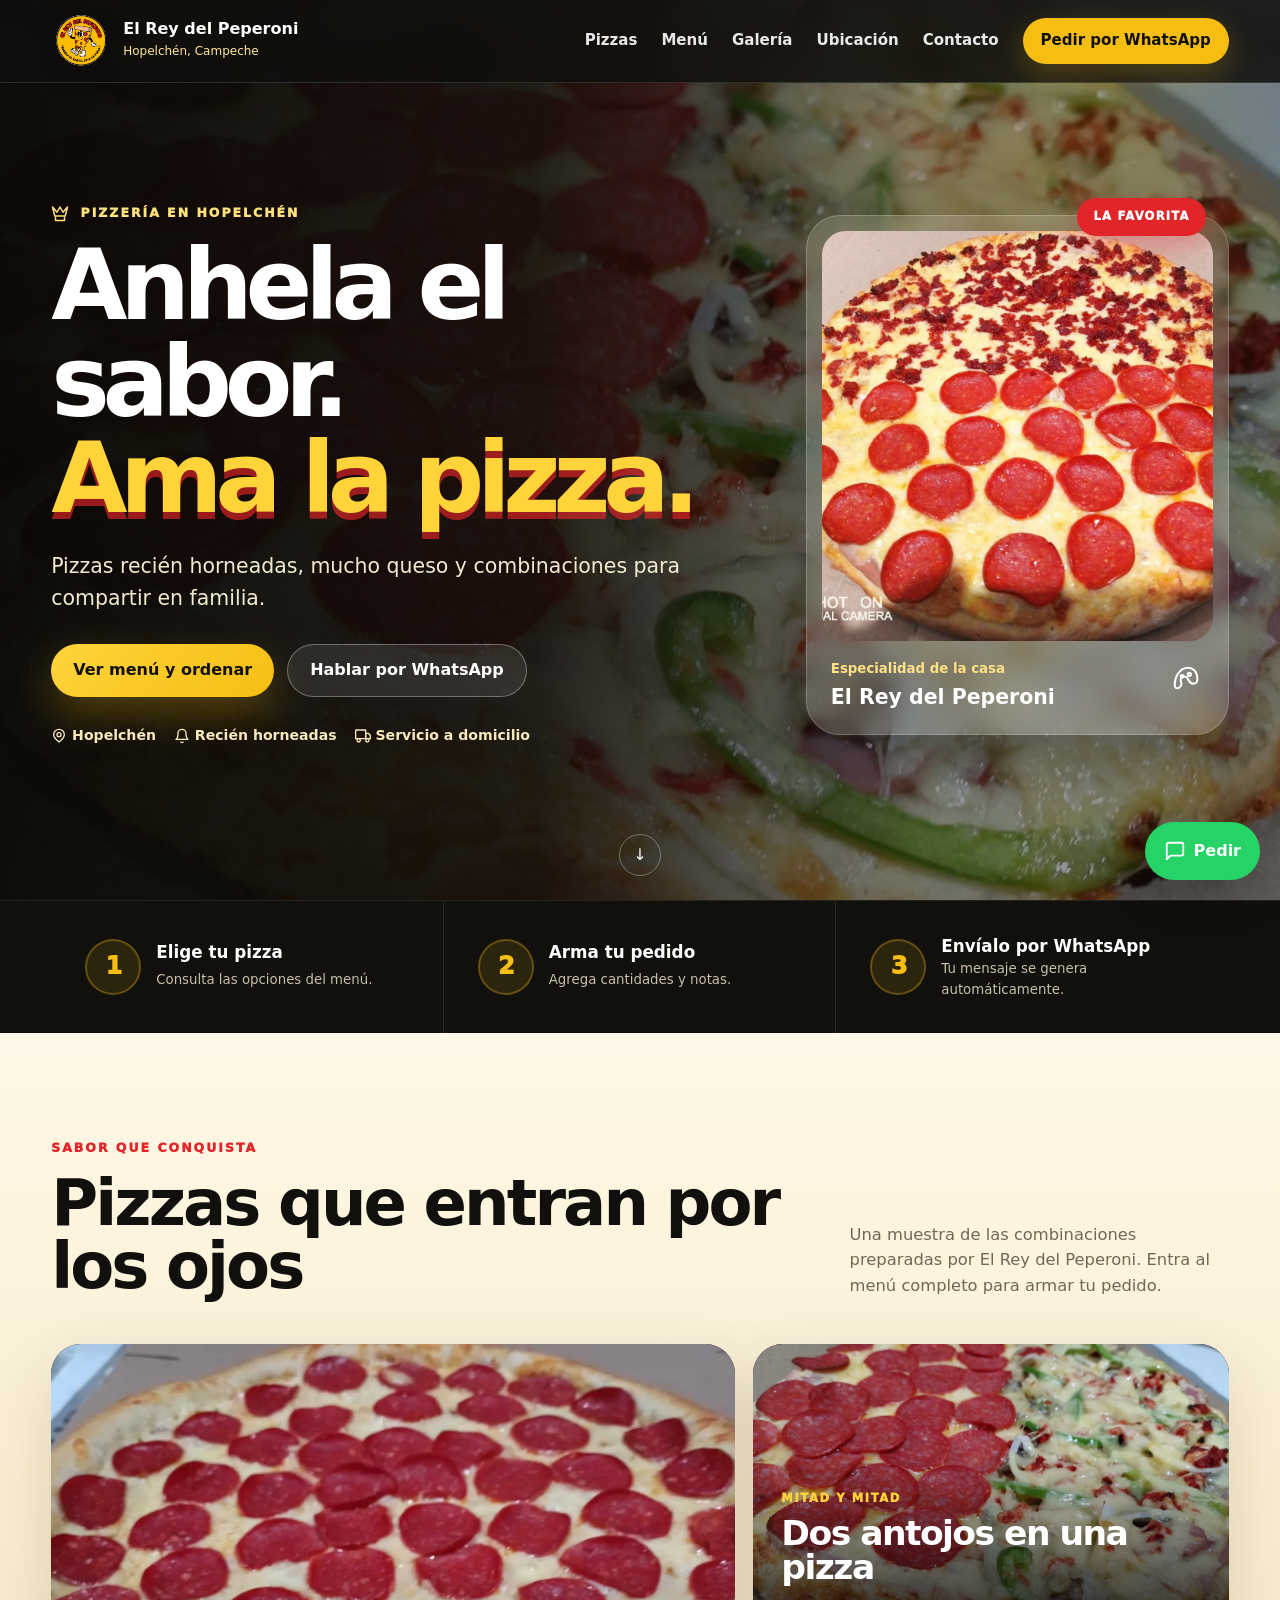
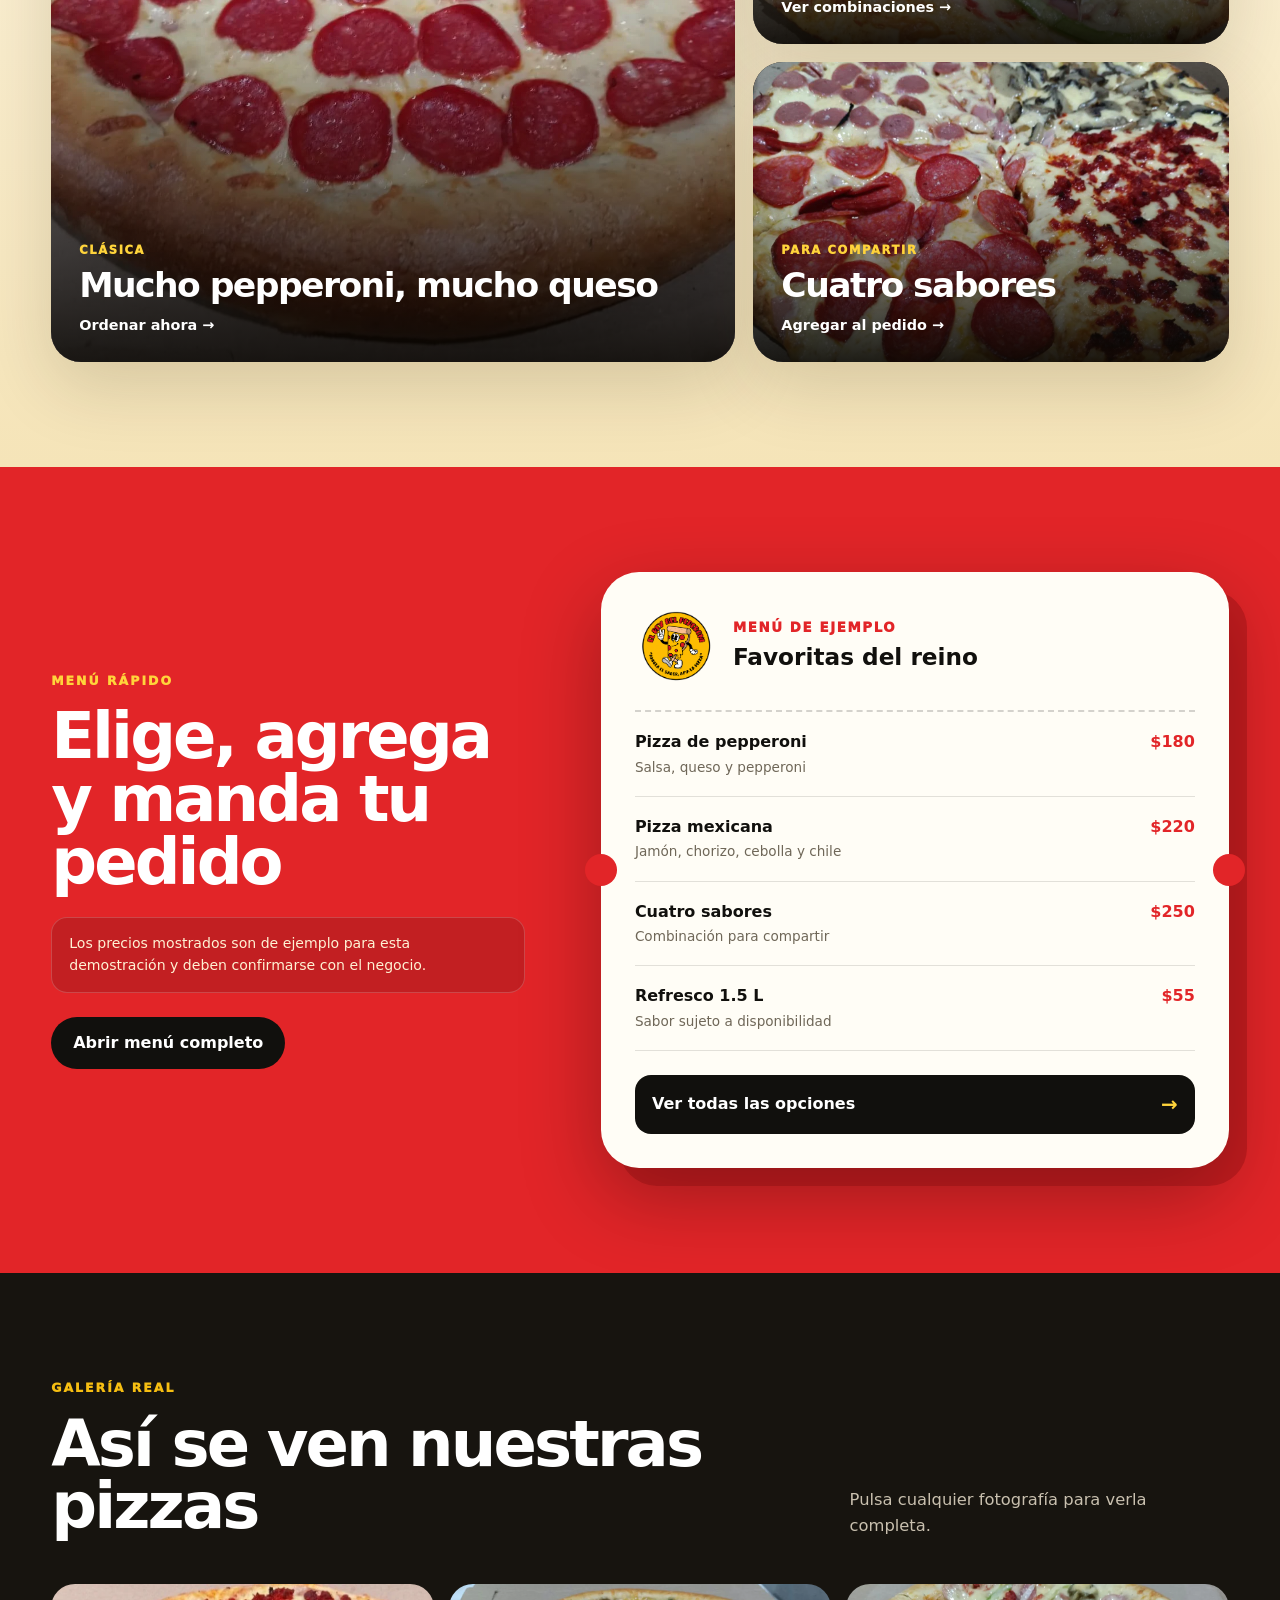
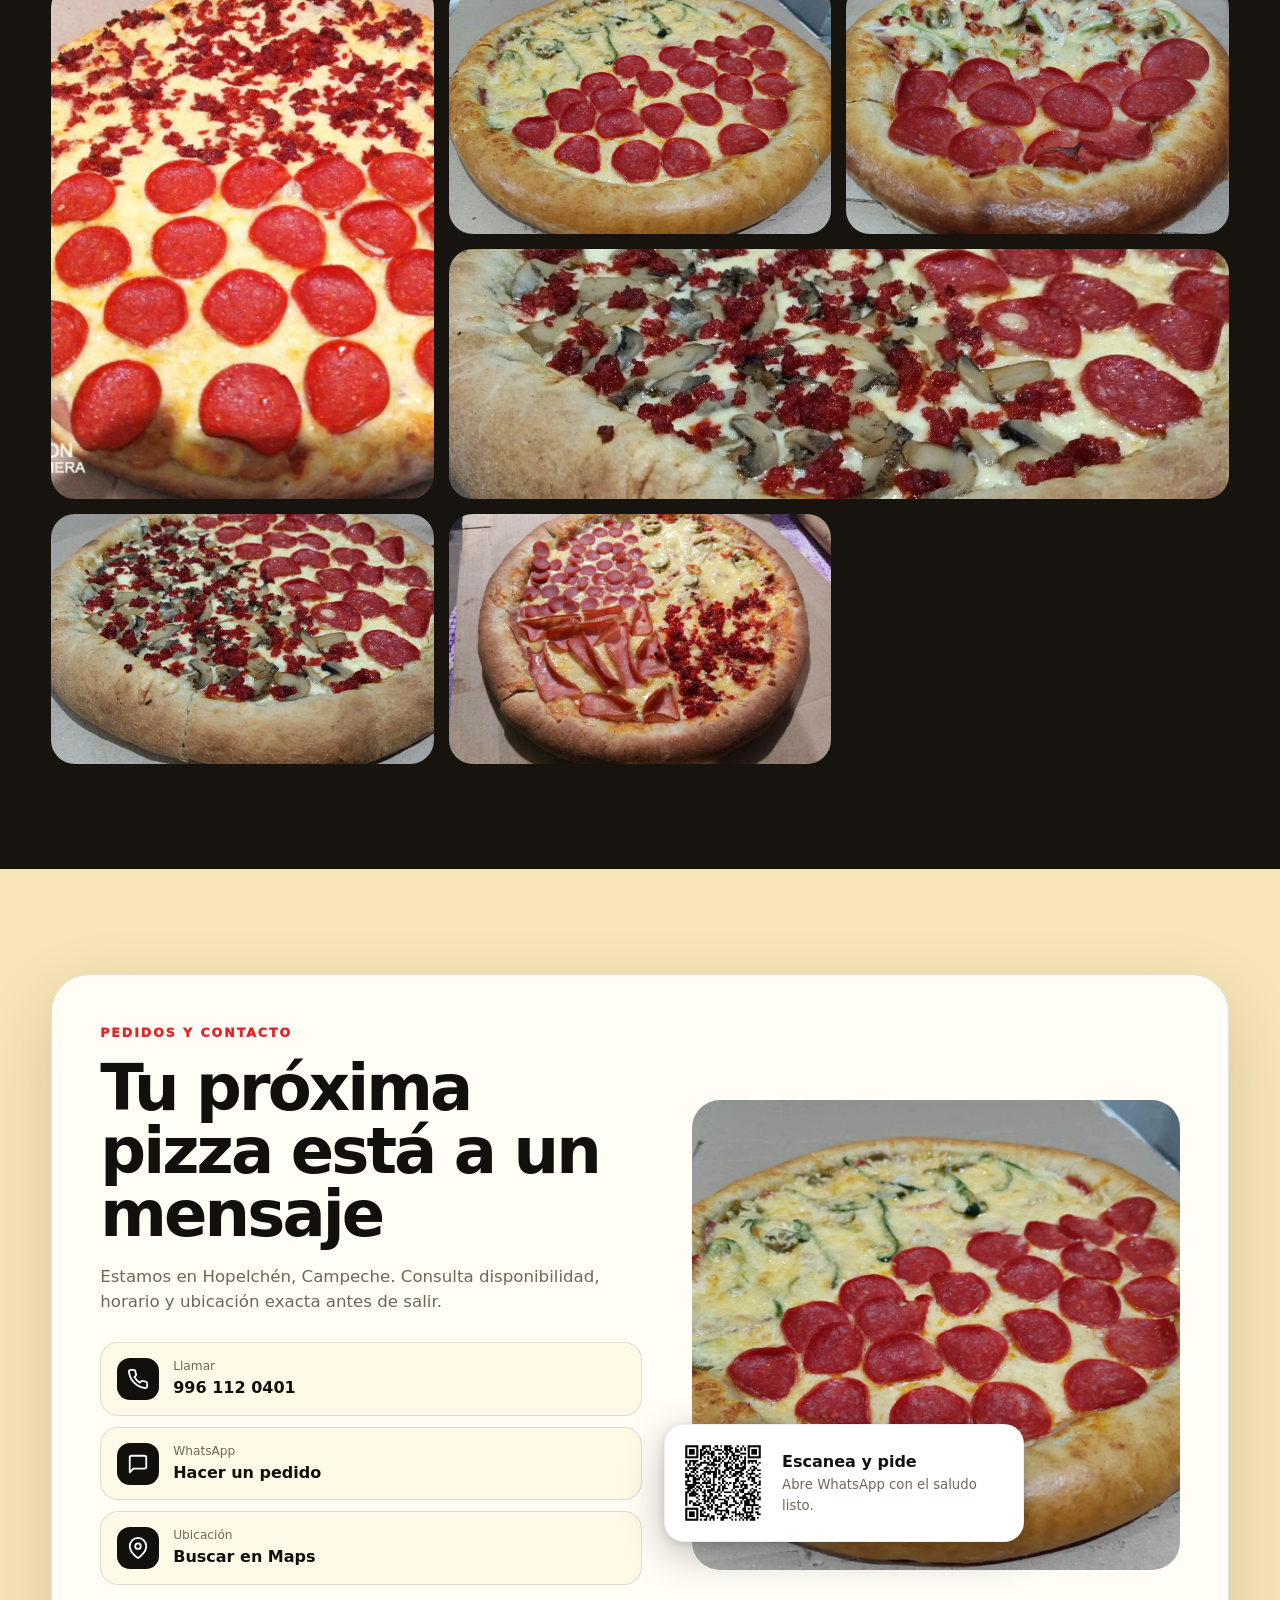
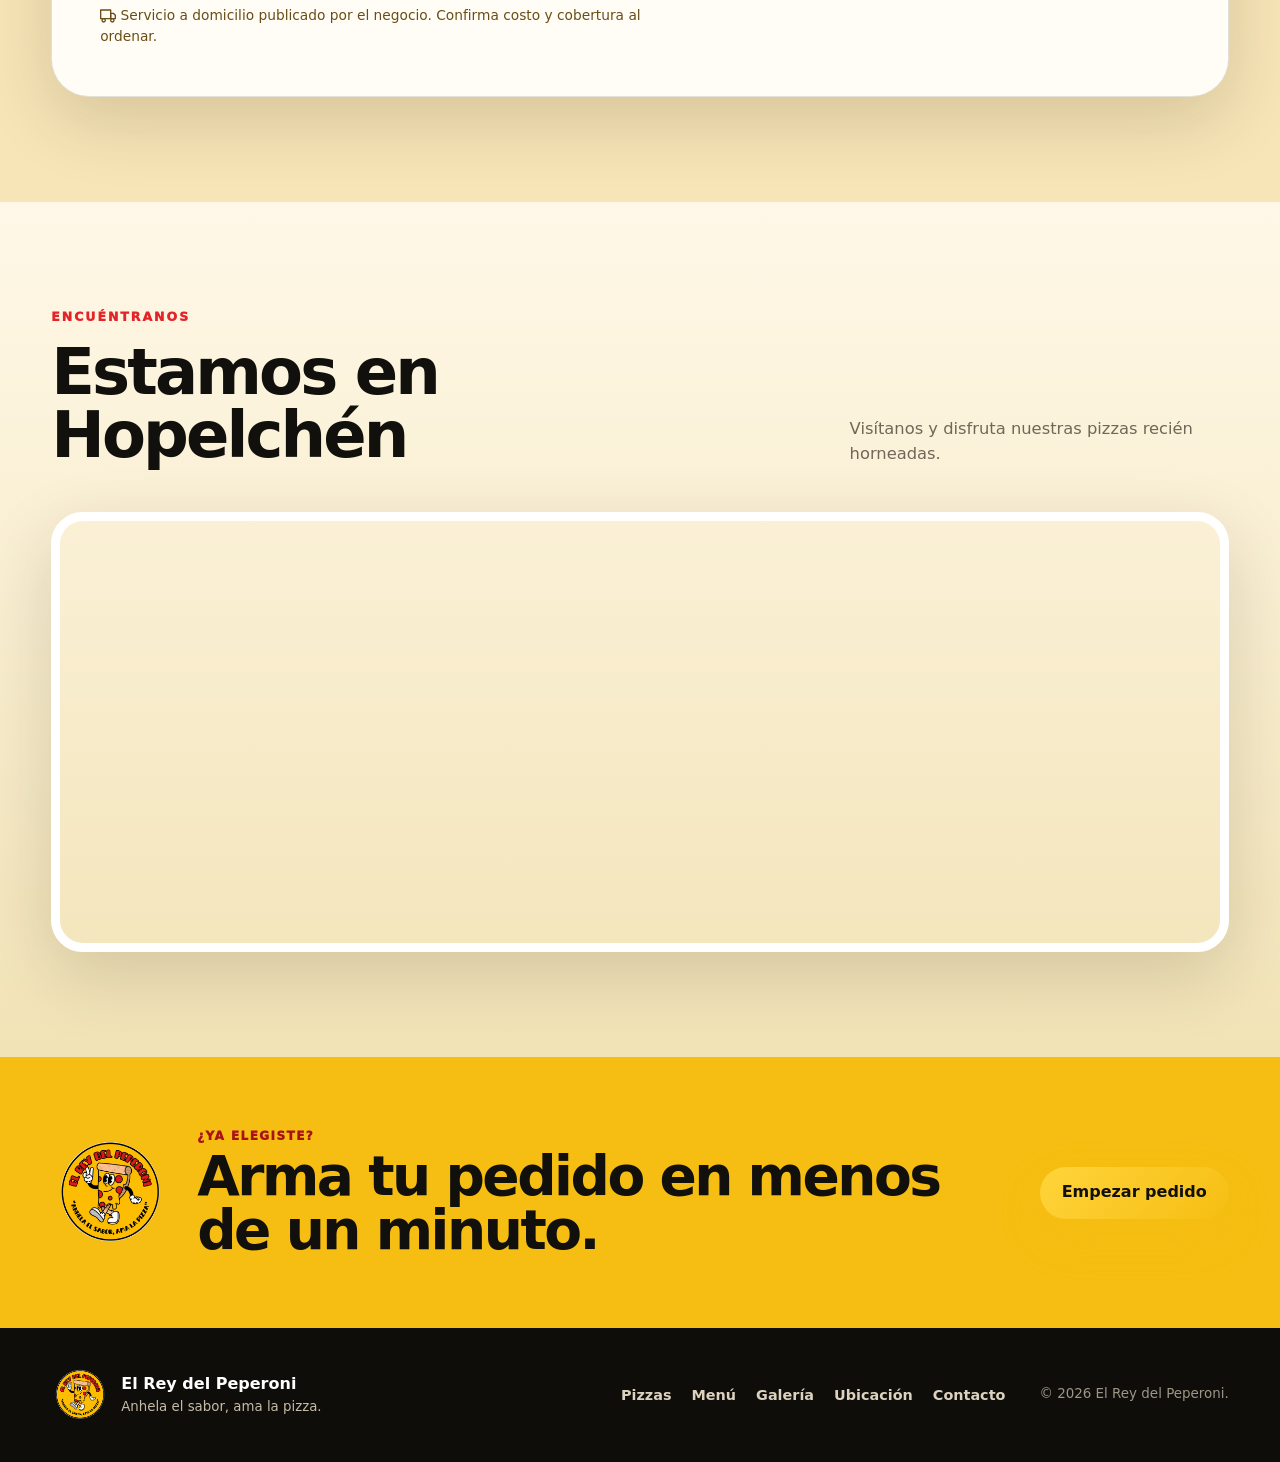
==== commit 496a75d0: "f f" ====
--- a/index.html
+++ b/index.html
@@ -112,7 +112,7 @@
         <div class="menu-preview-copy reveal">
           <p class="section-kicker">Menú rápido</p>
           <h2>Elige, agrega y manda tu pedido</h2>
-          <p>El menú completo permite seleccionar pizzas, cantidades y notas. Al terminar, genera el mensaje listo para enviarlo por WhatsApp.</p>
+          
           <div class="sample-note">Los precios mostrados son de ejemplo para esta demostración y deben confirmarse con el negocio.</div>
           <a class="btn btn-dark" href="menu-completo.html">Abrir menú completo</a>
         </div>
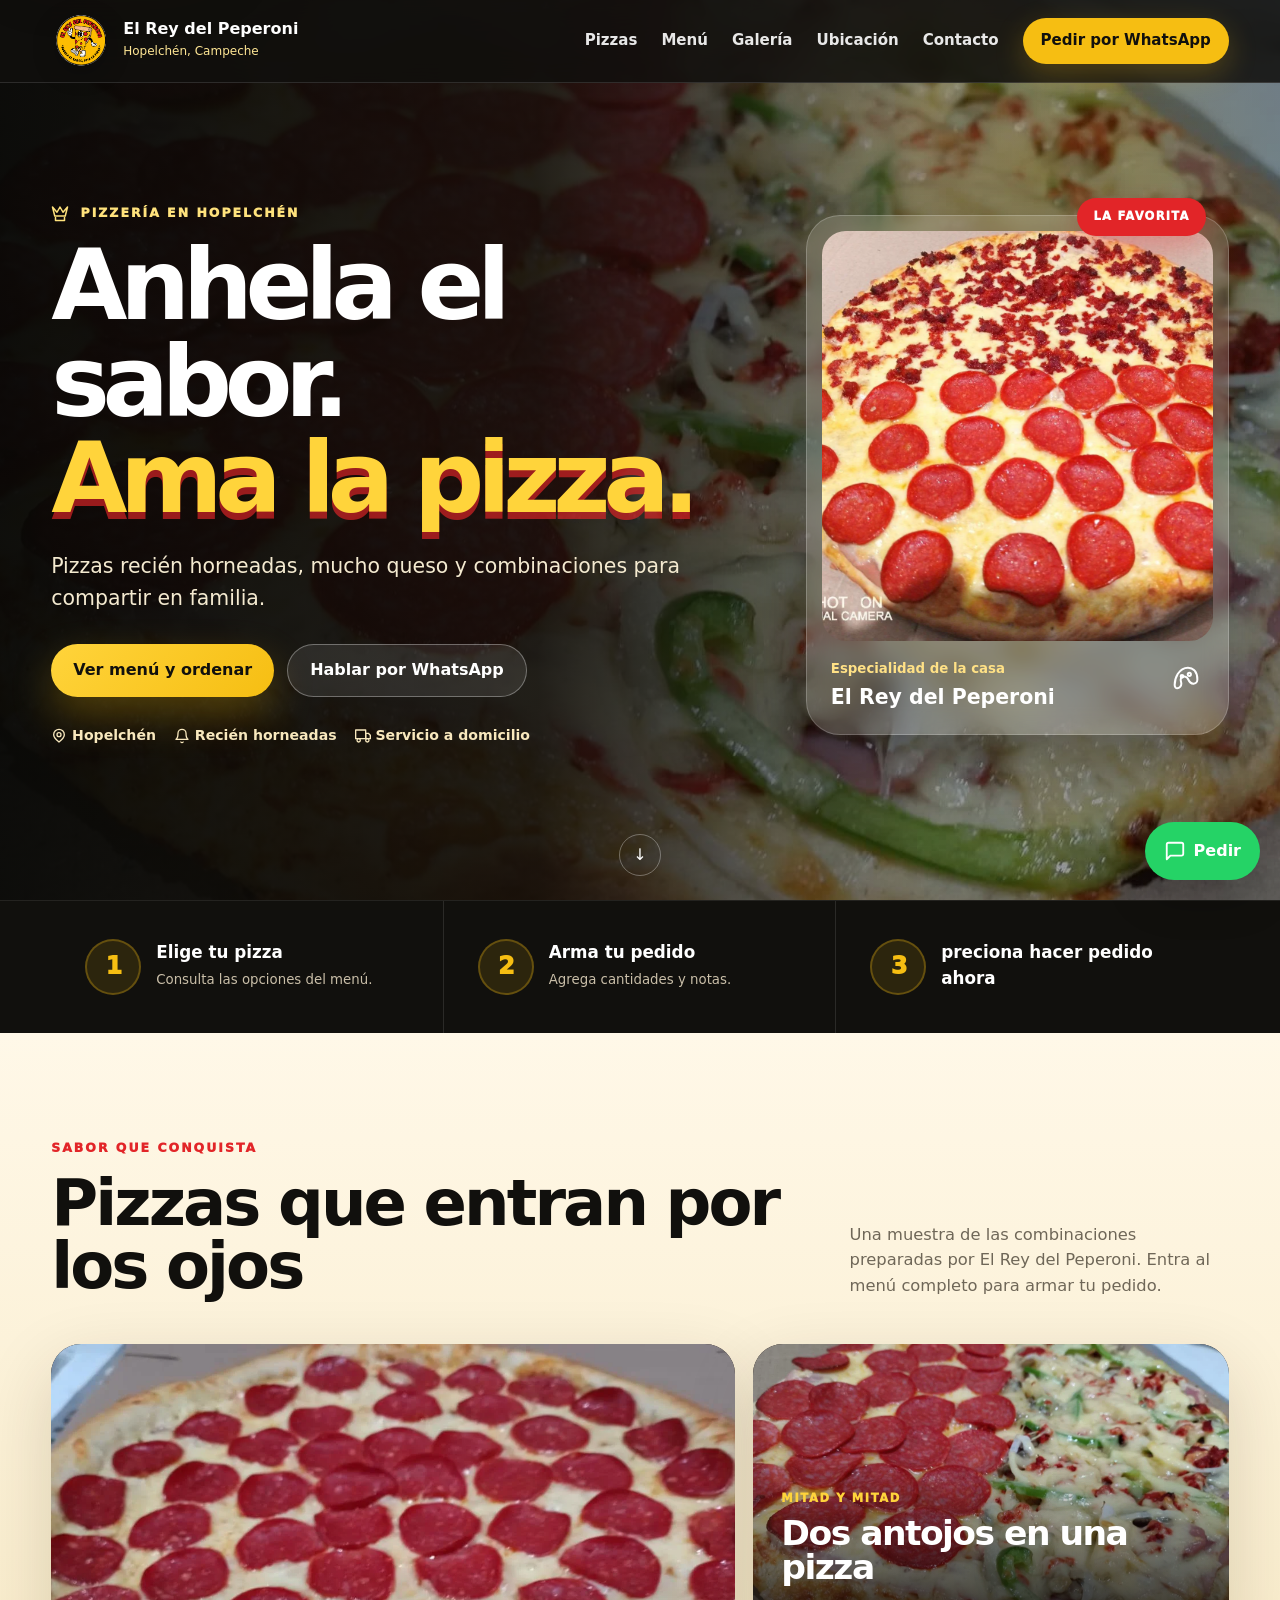
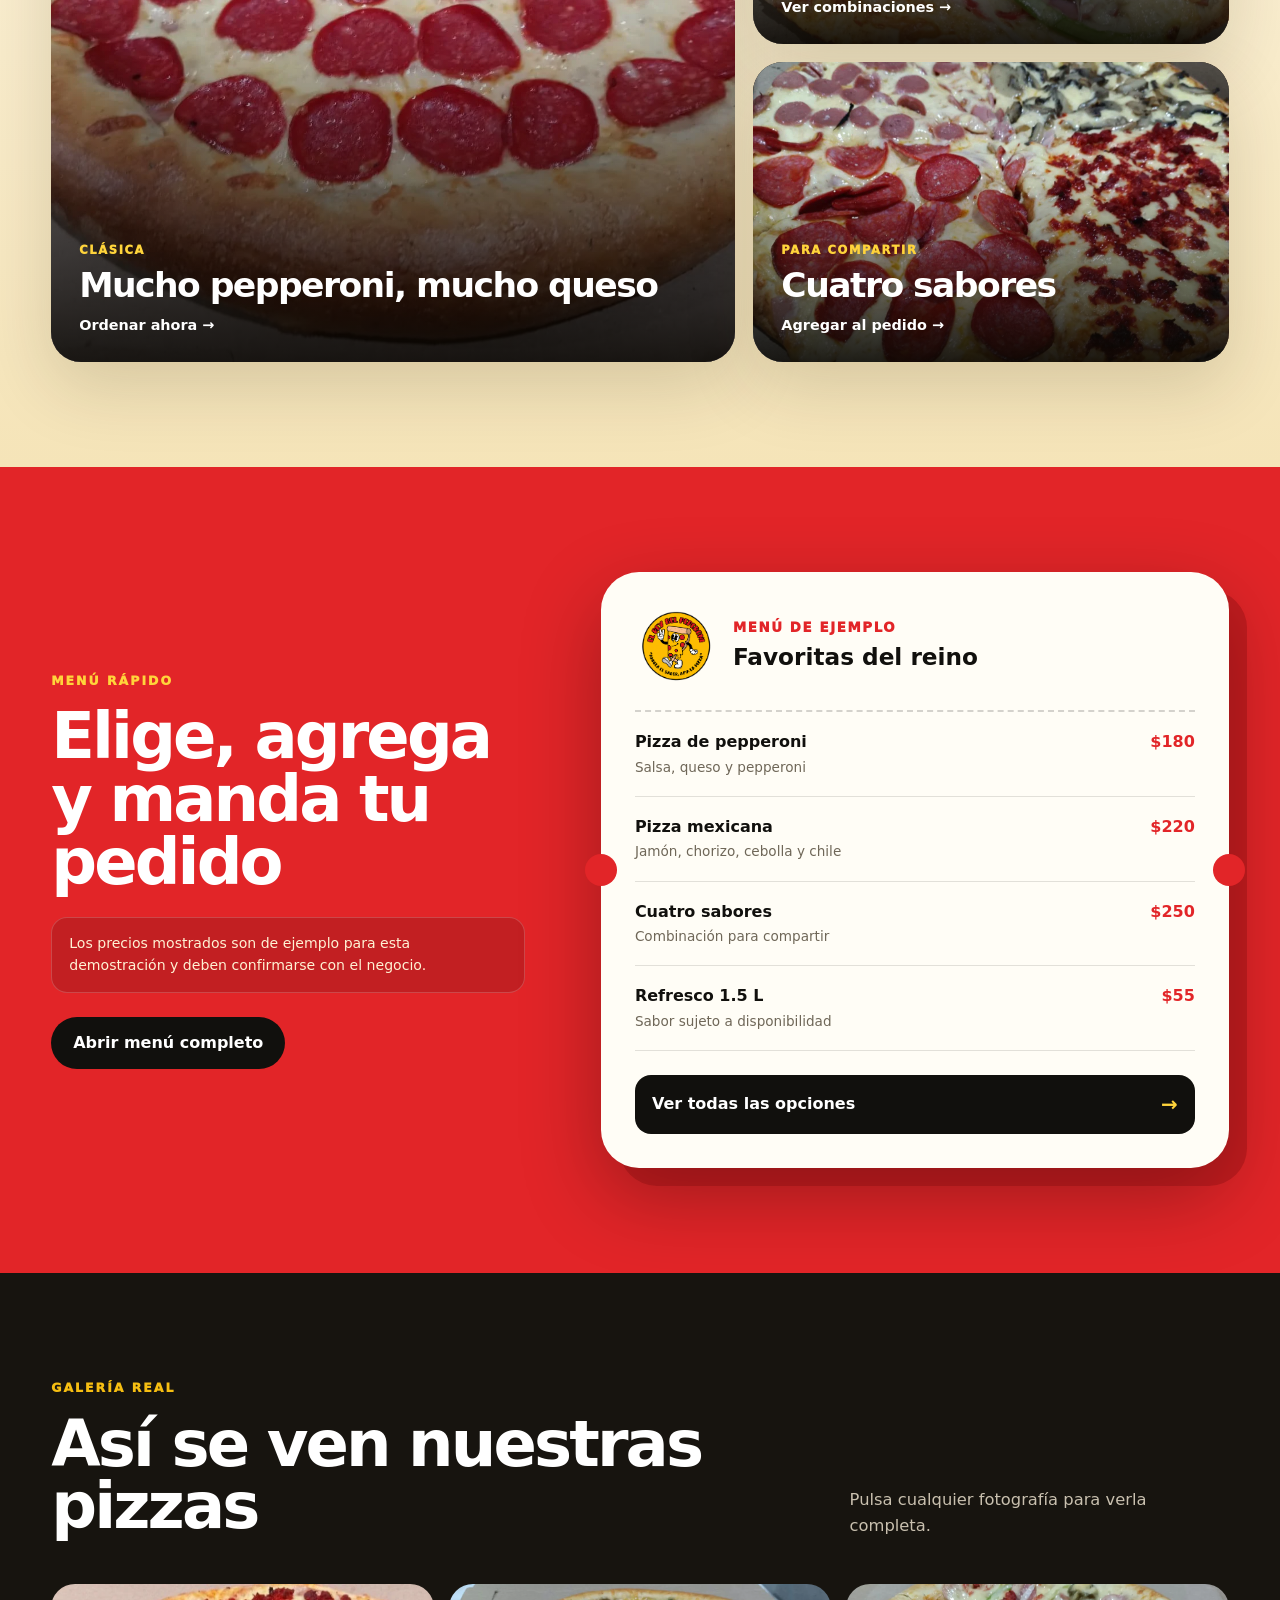
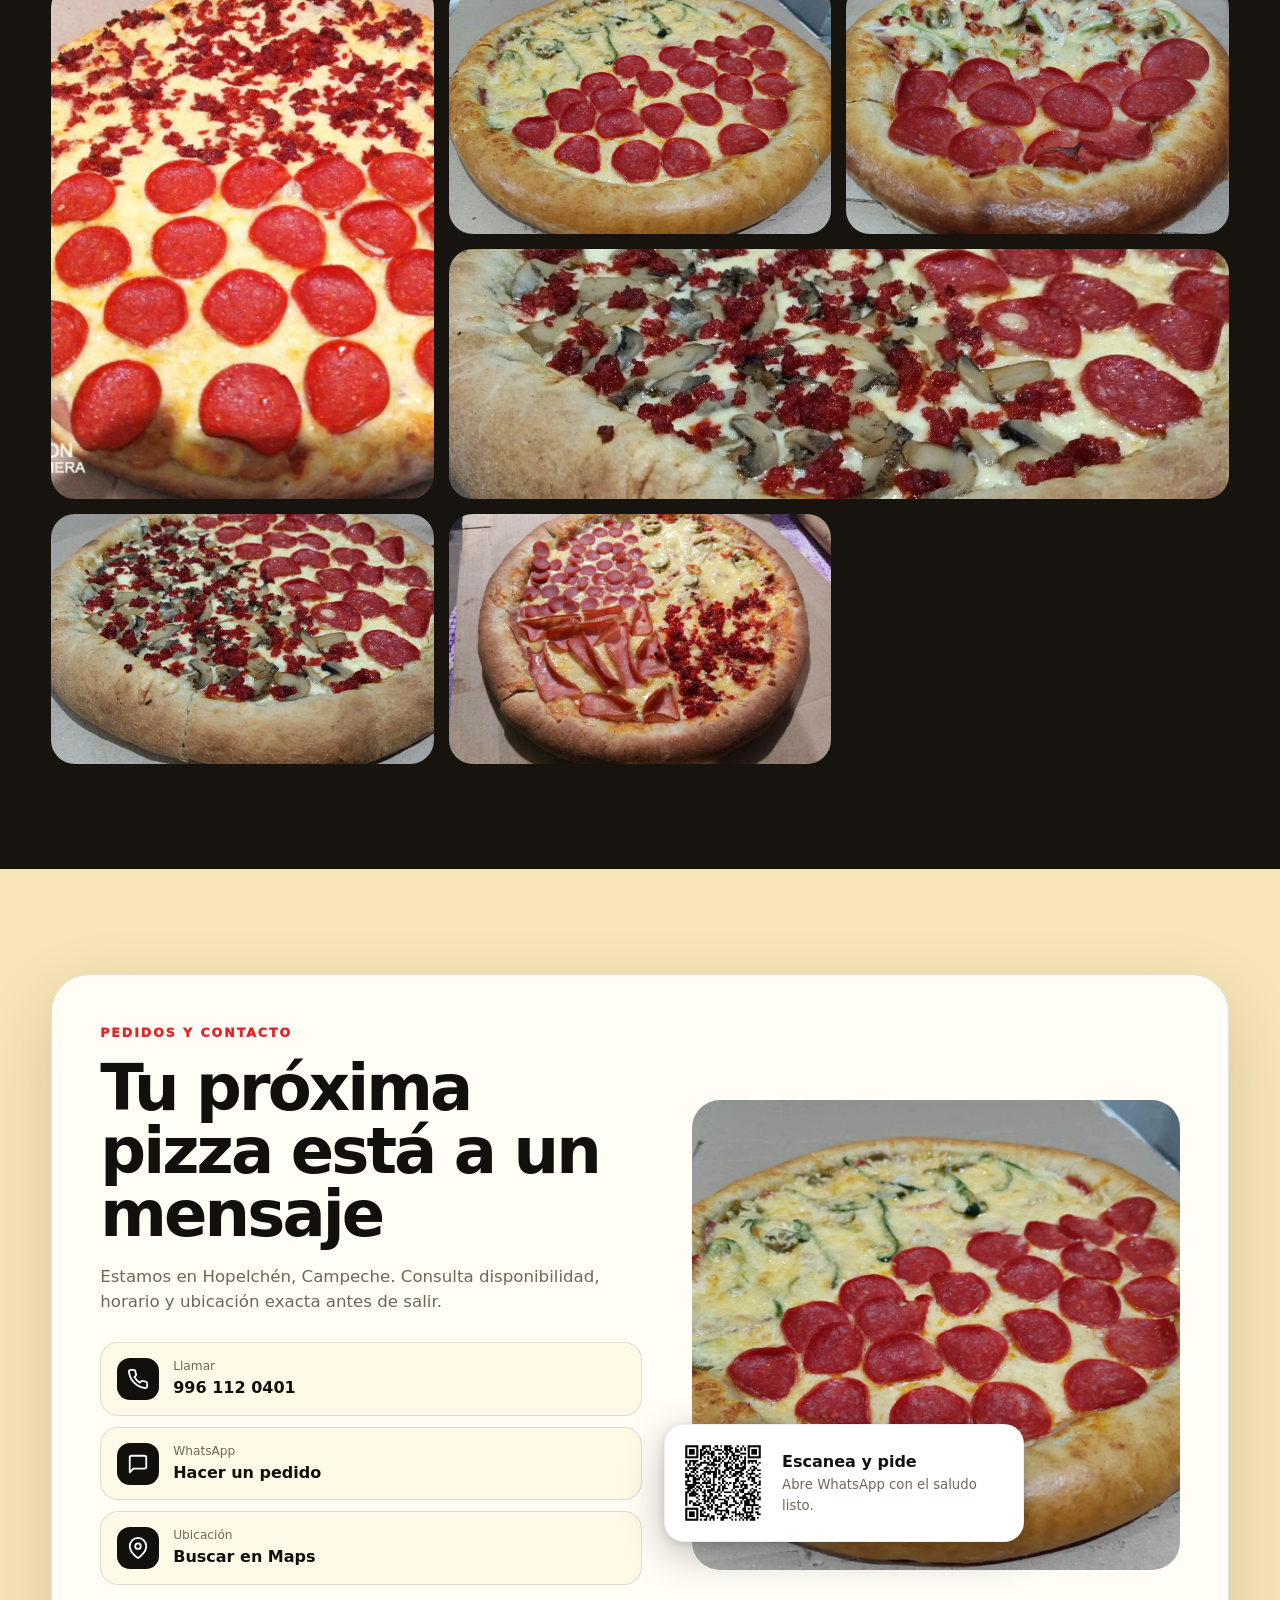
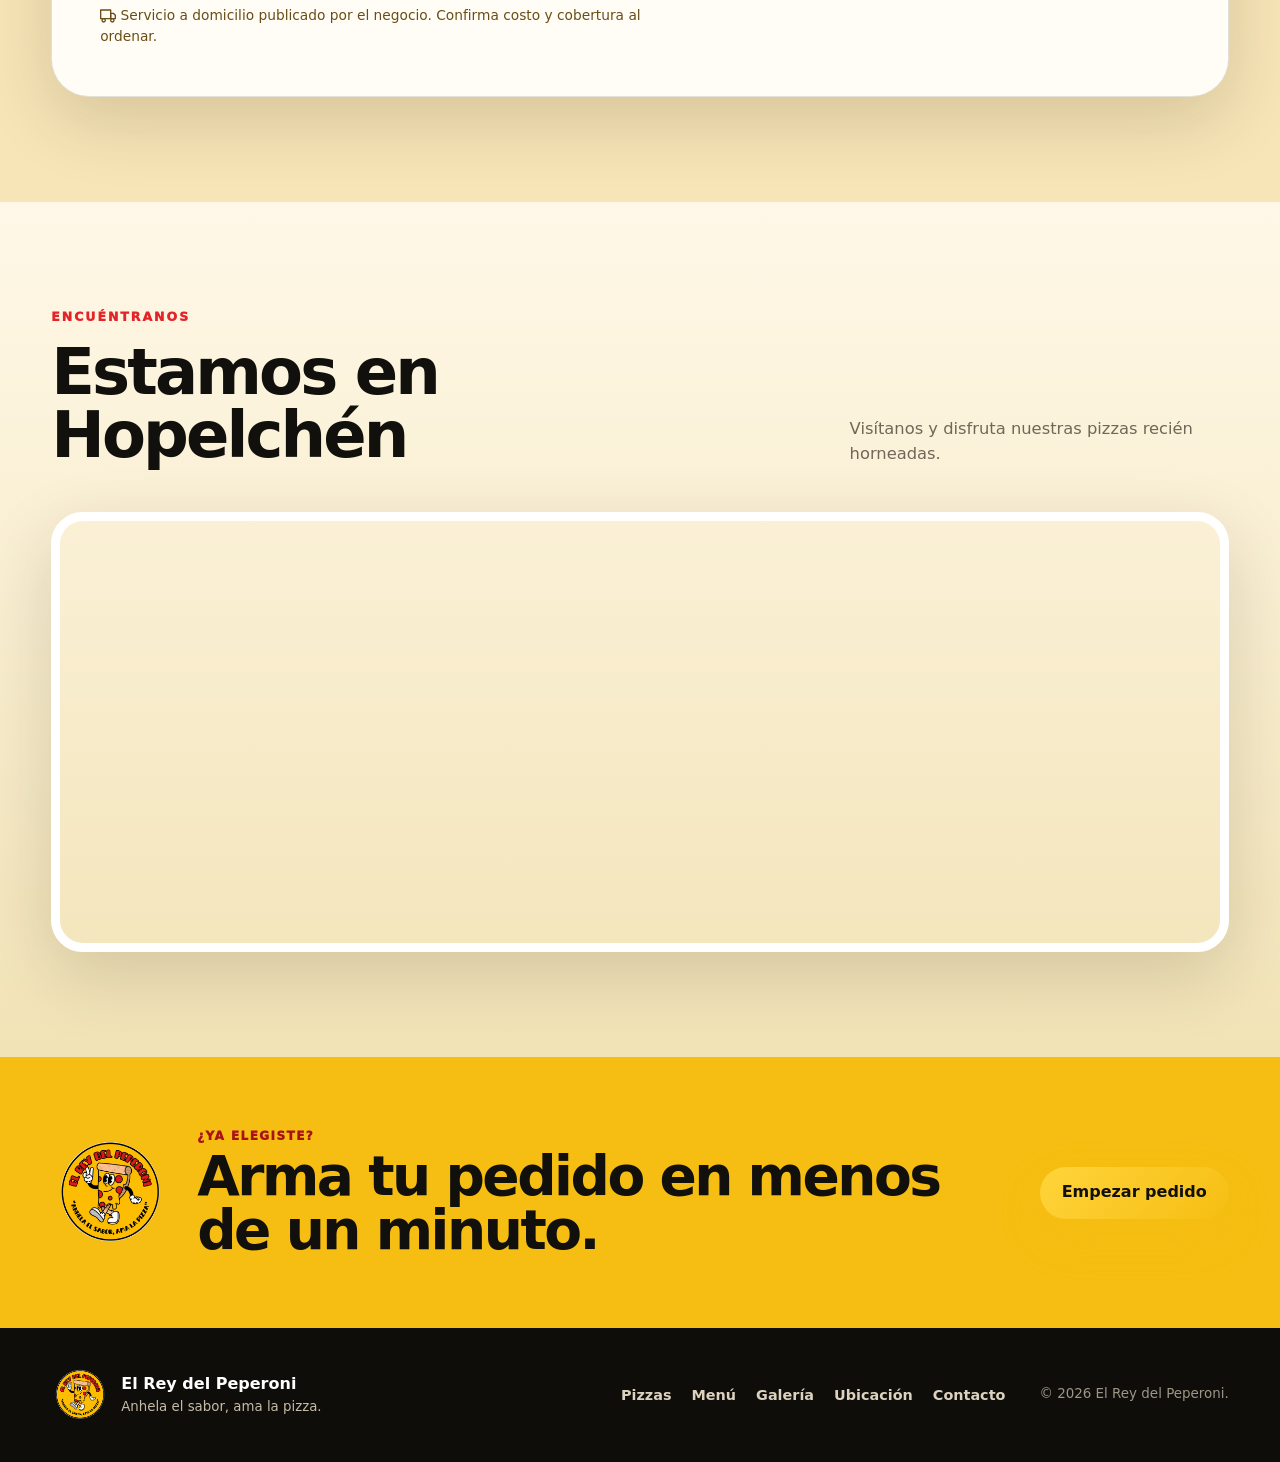
==== commit f1255162: "d d" ====
--- a/index.html
+++ b/index.html
@@ -73,7 +73,7 @@
       <div class="container trust-grid">
         <div><span class="trust-badge">1</span><strong>Elige tu pizza</strong><small>Consulta las opciones del menú.</small></div>
         <div><span class="trust-badge">2</span><strong>Arma tu pedido</strong><small>Agrega cantidades y notas.</small></div>
-        <div><span class="trust-badge">3</span><strong>Envíalo por WhatsApp</strong><small>Tu mensaje se genera automáticamente.</small></div>
+        <div><span class="trust-badge">3</span><strong>preciona hacer pedido ahora</strong><small> </small></div>
       </div>
     </section>
 
